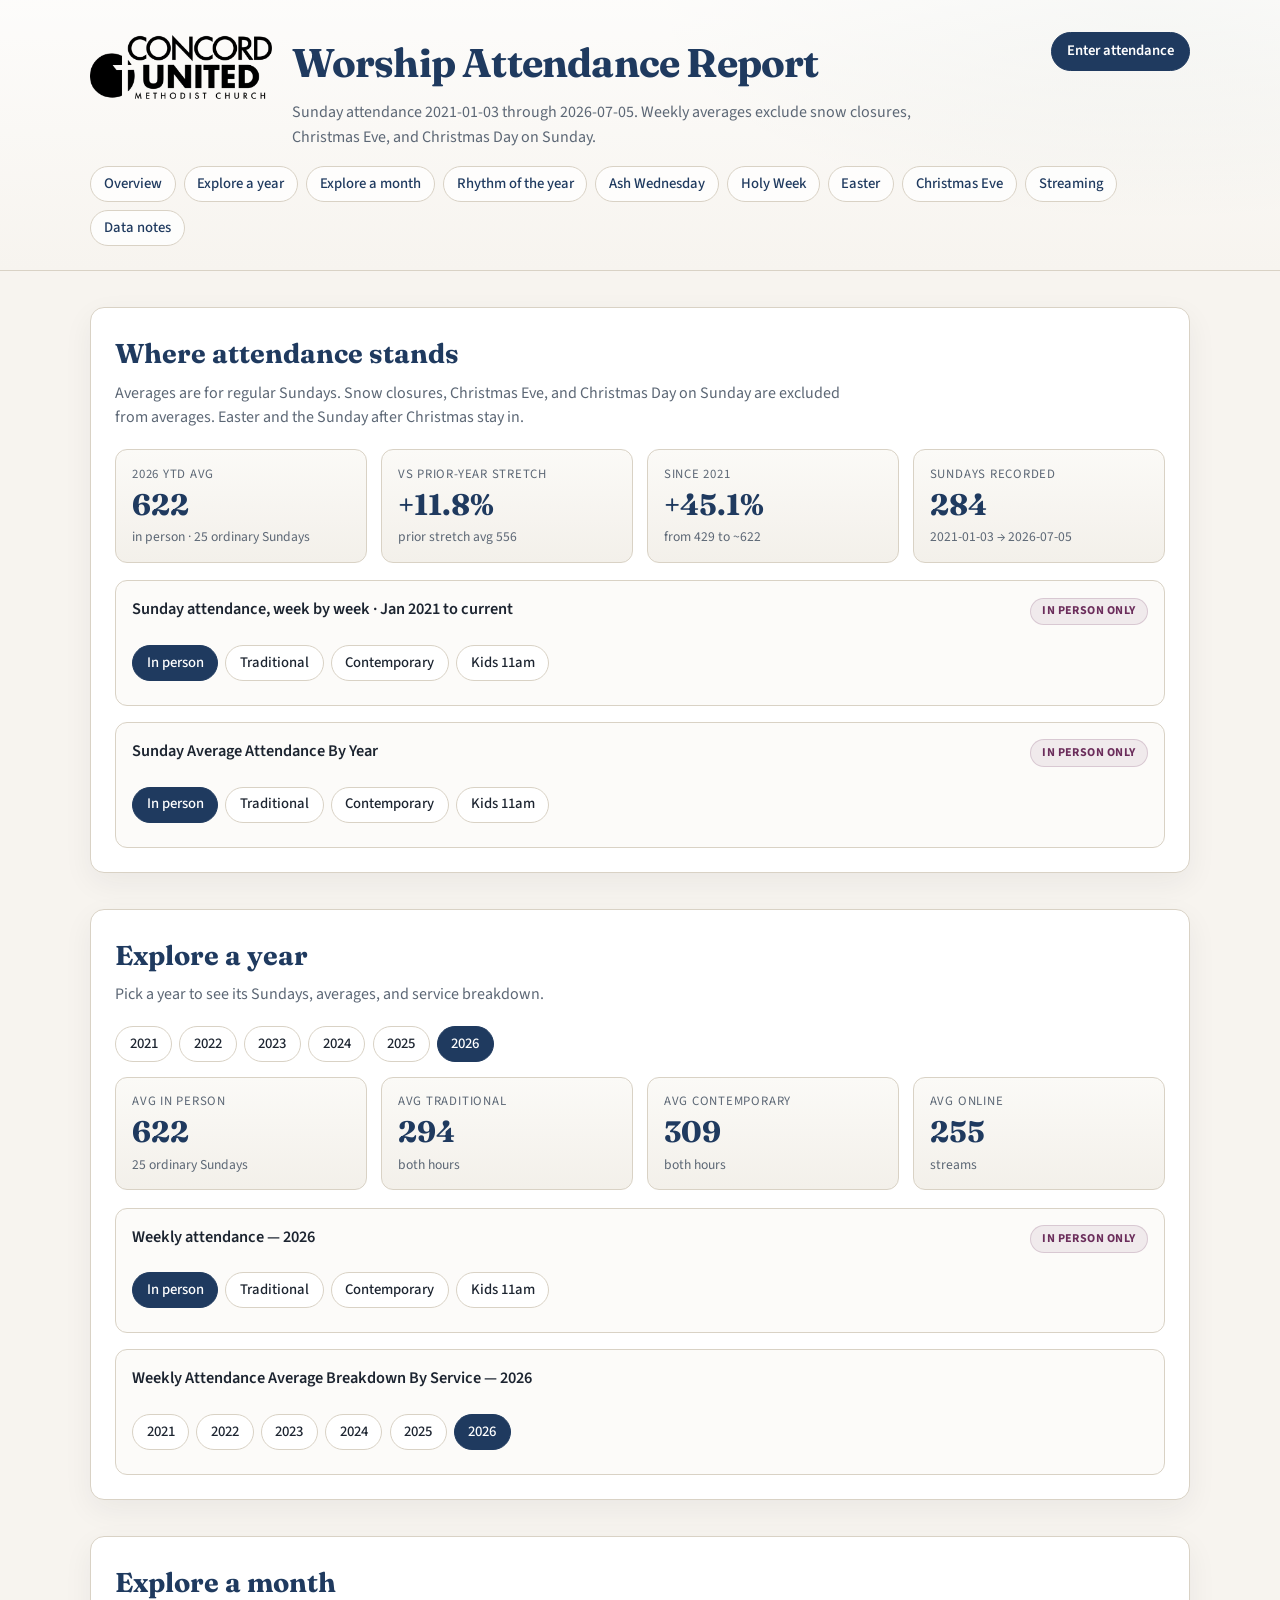
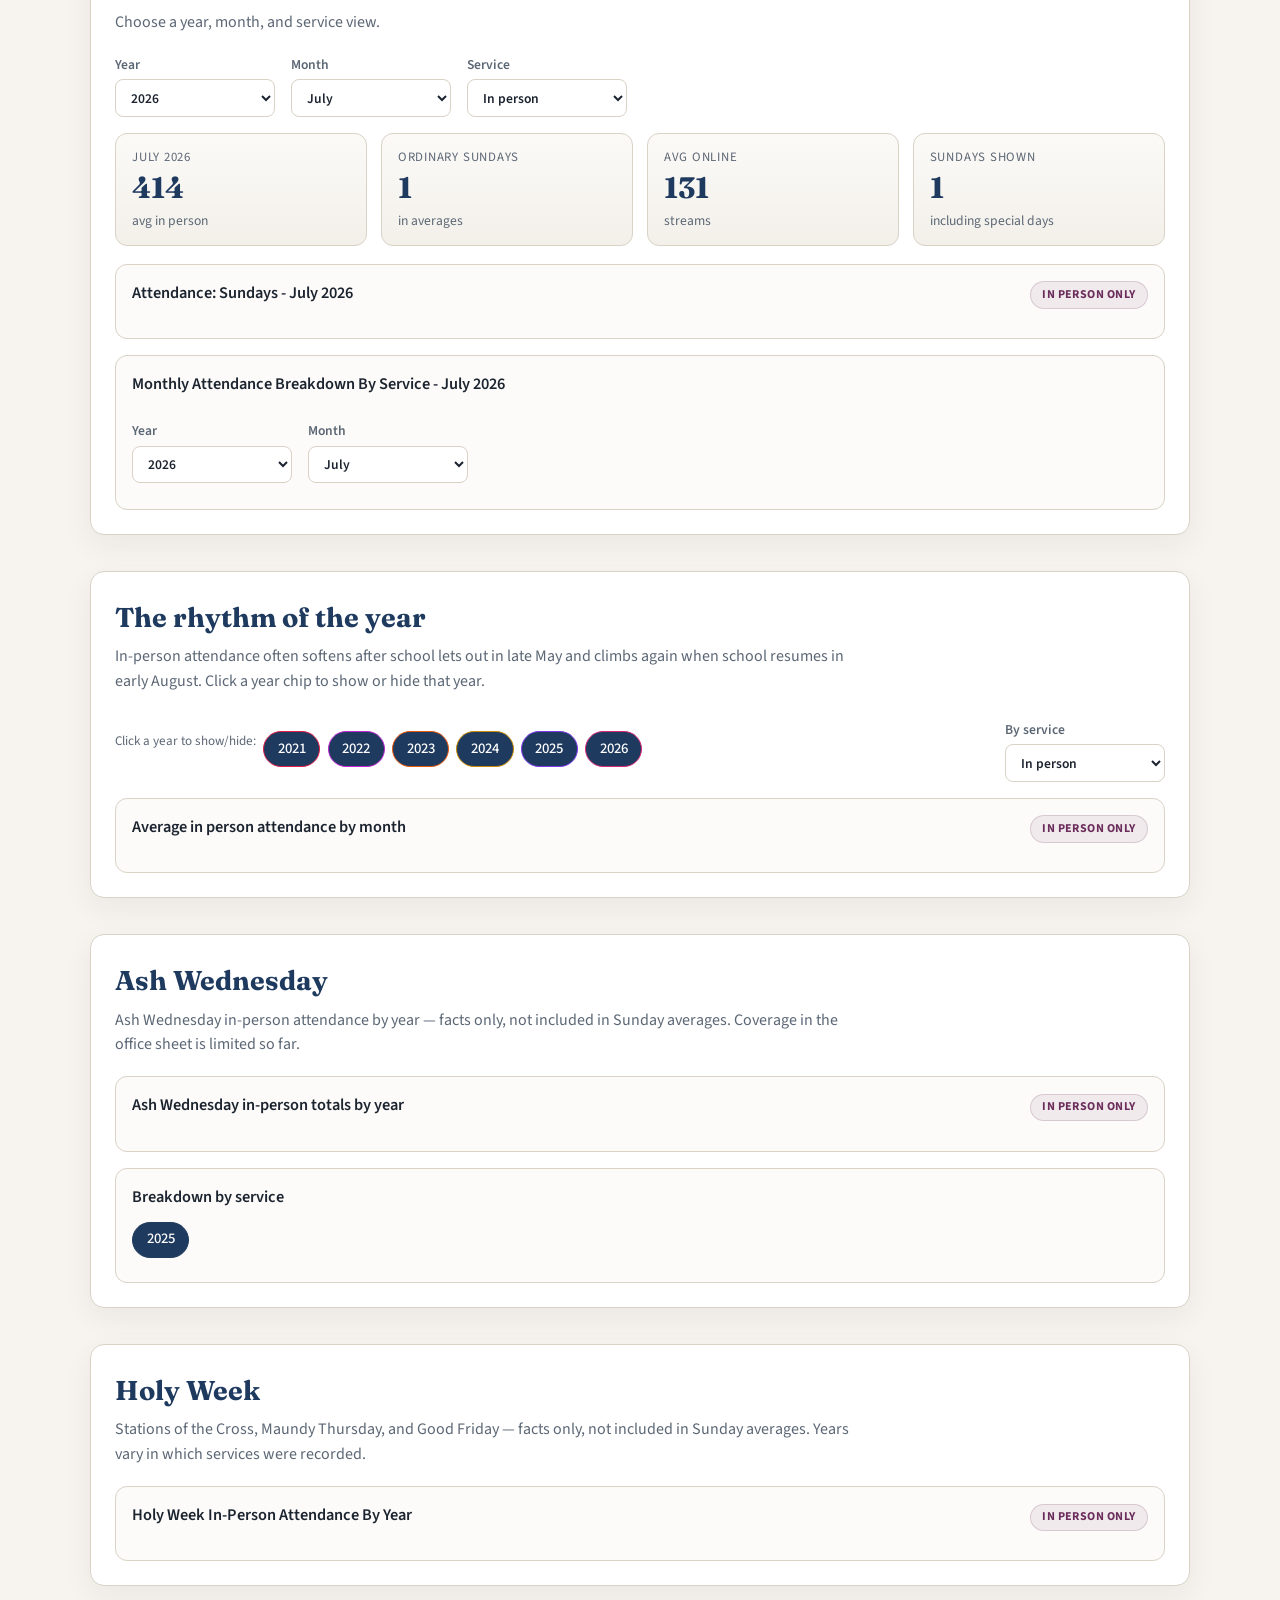
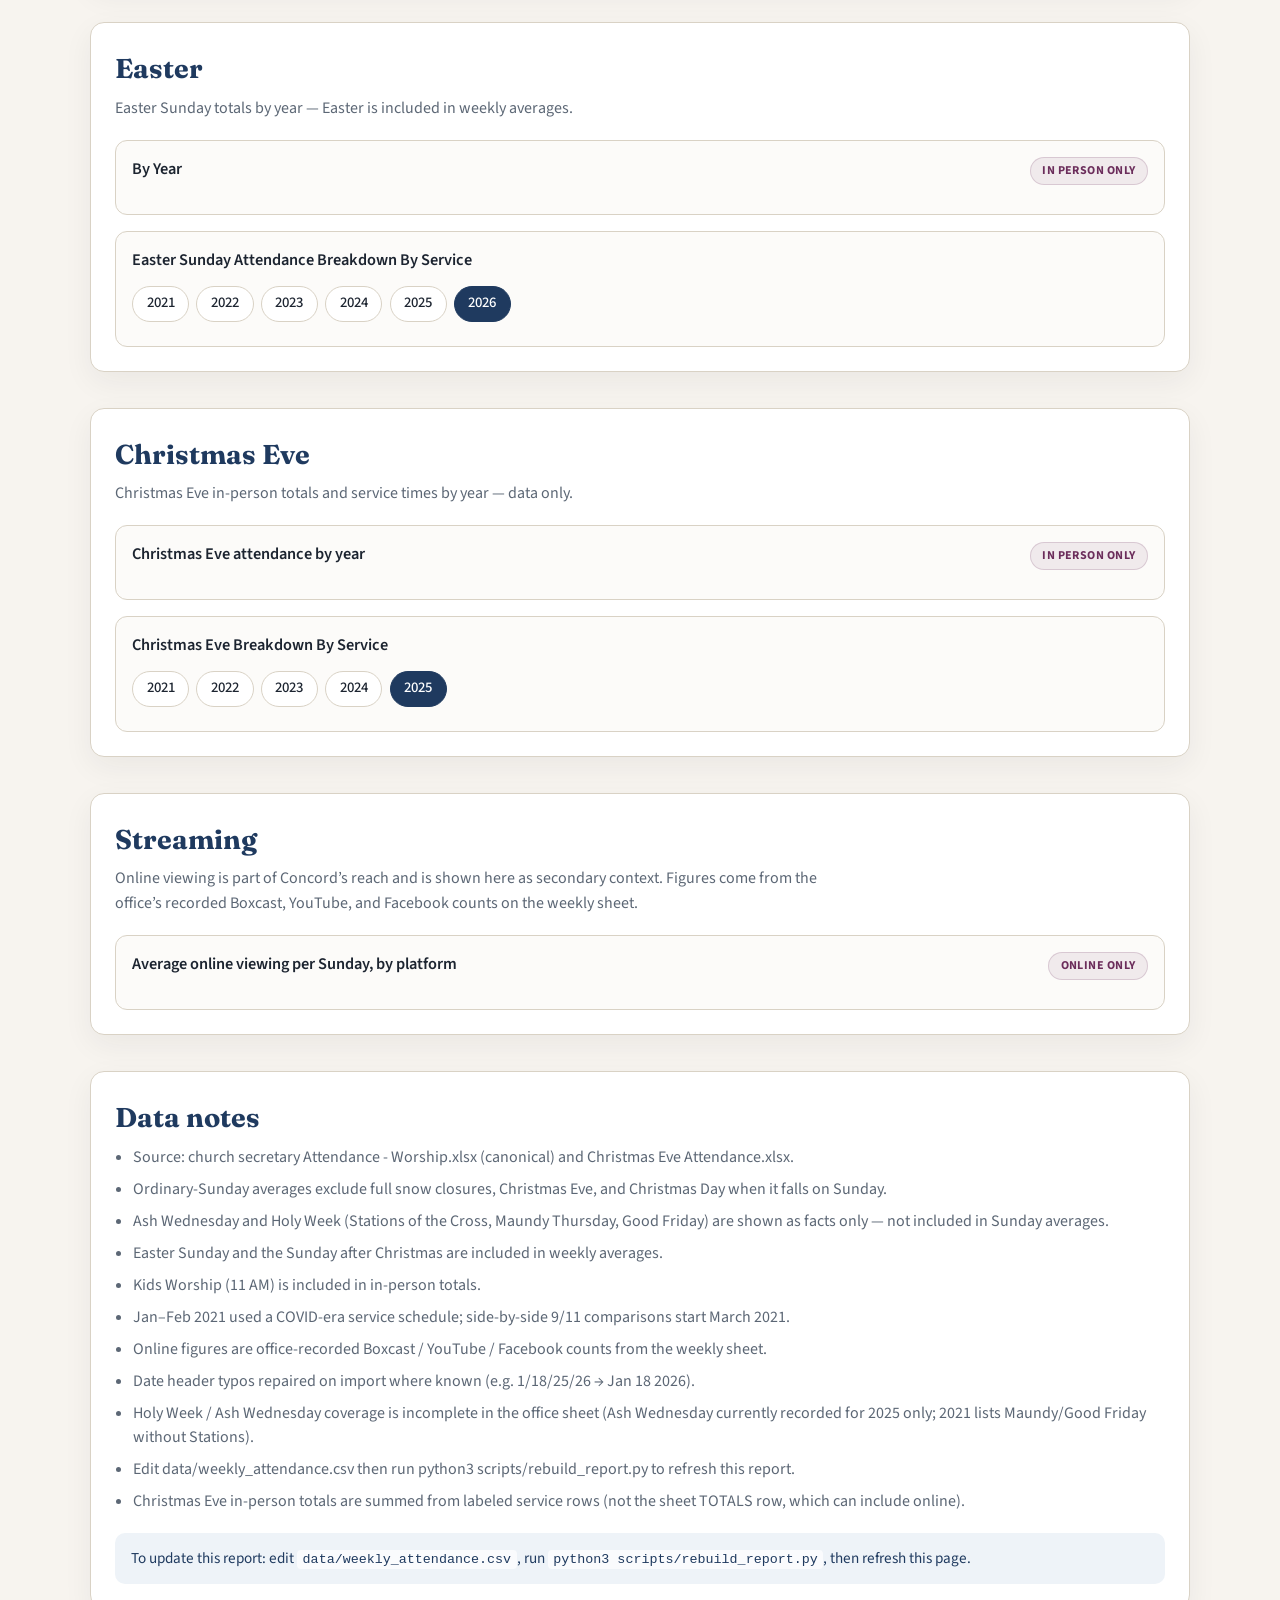
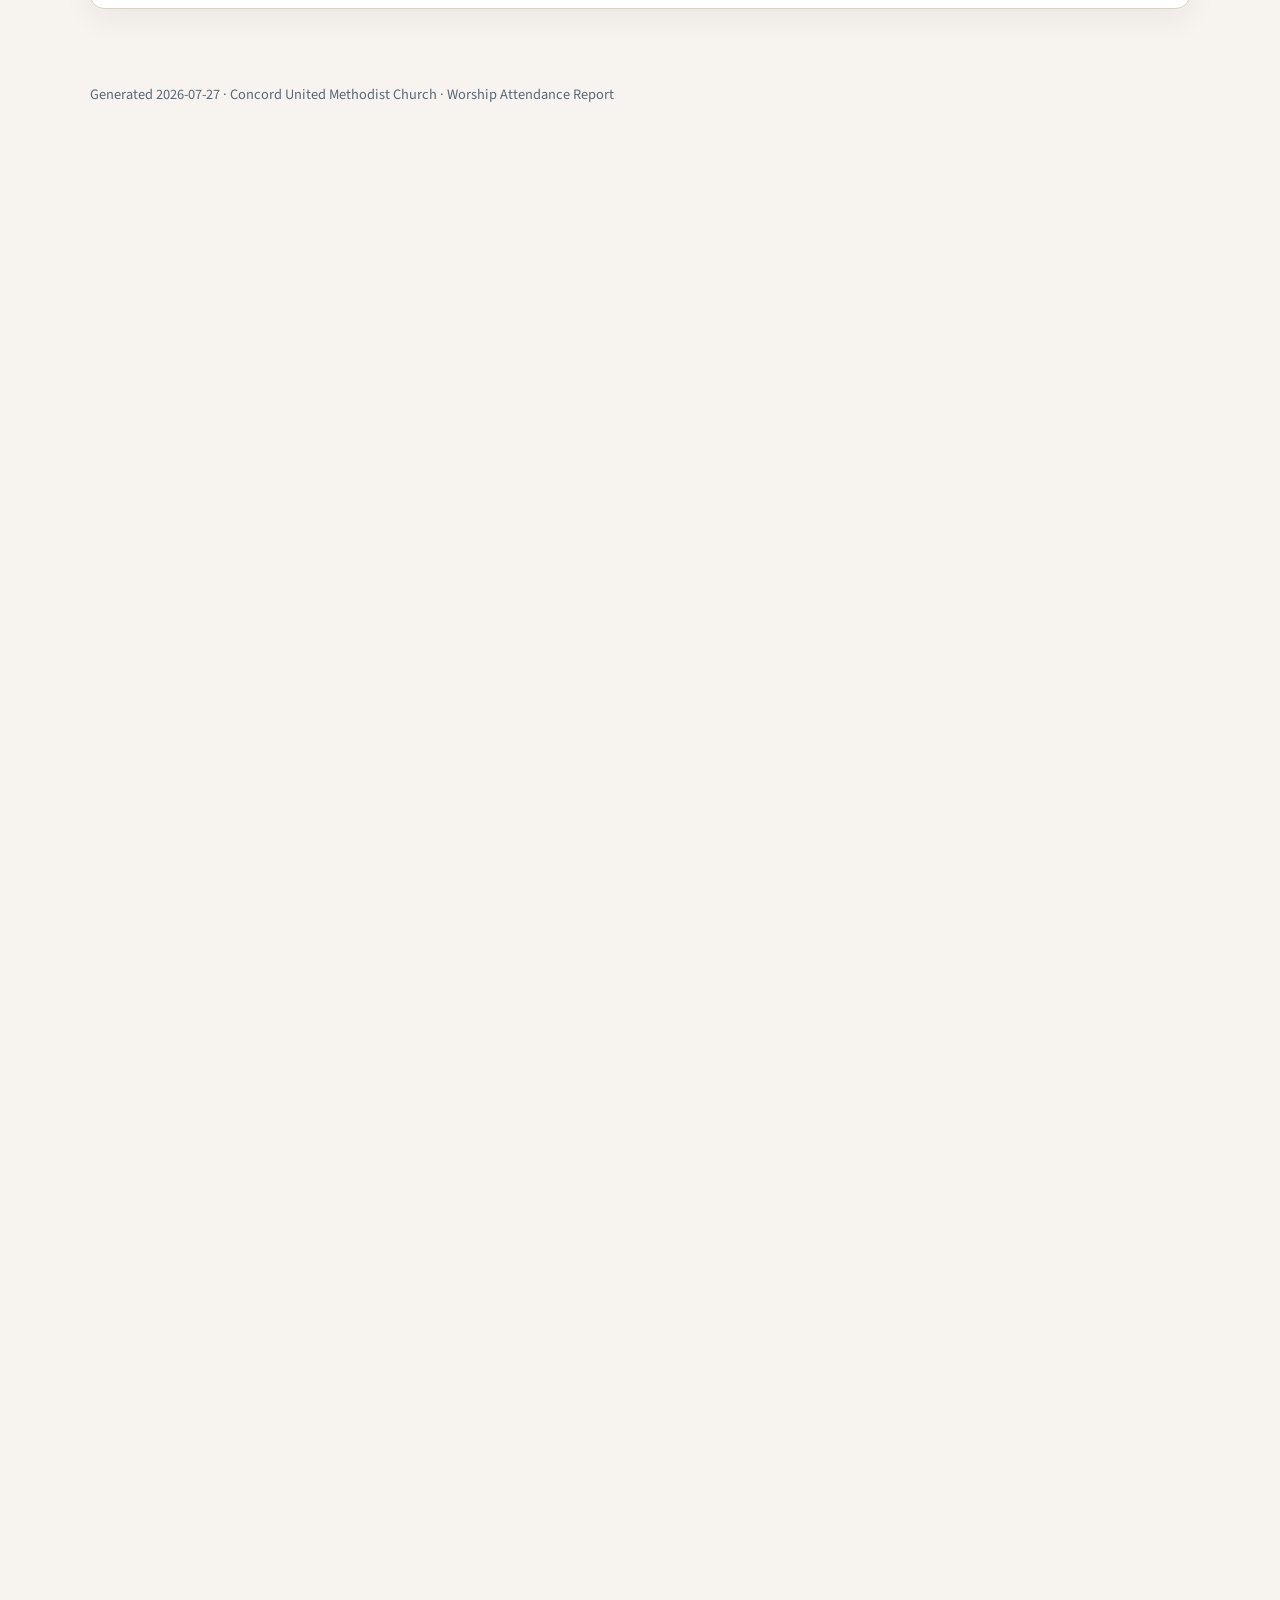
==== attendance/public/index.html @ ab5bb1de "Title-case the Holy Week yearly attendance chart heading. Co-authored-by: Cursor <cursoragent@cursor" ====
<!DOCTYPE html>
<html lang="en">
<head>
  <!-- deploy-marker 20260727-2133 -->
  <meta charset="UTF-8" />
  <meta name="viewport" content="width=device-width, initial-scale=1" />
  <title>Concord United — Worship Attendance Report</title>
  <link rel="preconnect" href="https://fonts.googleapis.com" />
  <link rel="preconnect" href="https://fonts.gstatic.com" crossorigin />
  <link href="https://fonts.googleapis.com/css2?family=Fraunces:opsz,wght@9..144,500;9..144,700&family=Source+Sans+3:wght@400;500;600;700&display=swap" rel="stylesheet" />
  <link rel="stylesheet" href="css/report.css?v=18" />
  <script src="js/chart.umd.min.js"></script>
</head>
<body>
  <header class="site-header">
    <div class="wrap">
      <div class="brand-row">
        <img class="brand-logo" src="img/logo-concord.png" alt="Concord United Methodist Church" />
        <div class="brand-copy">
          <h1>Worship Attendance Report</h1>
          <p class="lede" id="header-range">Sunday attendance from the church office records — ordinary weeks, seasonal rhythm, and holiday facts.</p>
        </div>
        <a class="header-action" href="entry-mockup.html">Enter attendance</a>
      </div>
      <nav class="toc" aria-label="Report sections">
        <a href="#overview">Overview</a>
        <a href="#explore-year">Explore a year</a>
        <a href="#explore-month">Explore a month</a>
        <a href="#rhythm">Rhythm of the year</a>
        <a href="#ash-wednesday">Ash Wednesday</a>
        <a href="#holy-week">Holy Week</a>
        <a href="#easter">Easter</a>
        <a href="#christmas">Christmas Eve</a>
        <a href="#streaming">Streaming</a>
        <a href="#notes">Data notes</a>
      </nav>
    </div>
  </header>

  <main class="wrap">
    <section id="overview" class="panel">
      <h2>Where attendance stands</h2>
      <p class="section-intro">
        Averages are for regular Sundays. Snow closures, Christmas Eve, and Christmas Day on Sunday are excluded from averages. Easter and the Sunday after Christmas stay in.
      </p>
      <div class="stat-grid" id="topline-stats"></div>

      <div class="chart-card">
        <div class="chart-head">
          <h3 id="weekly-chart-title">Sunday attendance, week by week · Jan 2021 to current</h3>
          <button type="button" class="scope-tag" id="overview-scope-tag" aria-pressed="false" title="Toggle online viewing on this chart">In person only</button>
        </div>
        <div class="toolbar" id="overview-toggles" role="group" aria-label="Series">
          <button type="button" class="chip active" data-series="in_person">In person</button>
          <button type="button" class="chip" data-series="traditional">Traditional</button>
          <button type="button" class="chip" data-series="contemporary">Contemporary</button>
          <button type="button" class="chip" data-series="kids">Kids 11am</button>
        </div>
        <canvas id="chart-weekly" height="120"></canvas>
      </div>

      <div class="chart-card">
        <div class="chart-head">
          <h3>Sunday Average Attendance By Year</h3>
          <button type="button" class="scope-tag" id="yearly-scope-tag" aria-pressed="false" title="Toggle online viewing on this chart">In person only</button>
        </div>
        <div class="toolbar" id="yearly-toggles" role="group" aria-label="Yearly series">
          <button type="button" class="chip active" data-yearly="in_person">In person</button>
          <button type="button" class="chip" data-yearly="traditional">Traditional</button>
          <button type="button" class="chip" data-yearly="contemporary">Contemporary</button>
          <button type="button" class="chip" data-yearly="kids">Kids 11am</button>
        </div>
        <canvas id="chart-yearly" height="100"></canvas>
      </div>
    </section>

    <section id="explore-year" class="panel">
      <h2>Explore a year</h2>
      <p class="section-intro">Pick a year to see its Sundays, averages, and service breakdown.</p>
      <div class="toolbar" id="year-tabs" role="tablist" aria-label="Year"></div>
      <div class="stat-grid compact" id="year-stats"></div>

      <div class="chart-card">
        <div class="chart-head">
          <h3 id="year-weekly-title">Weekly attendance</h3>
          <button type="button" class="scope-tag" id="year-scope-tag" aria-pressed="false" title="Toggle online viewing on this chart">In person only</button>
        </div>
        <div class="toolbar" id="year-series-toggles">
          <button type="button" class="chip active" data-yseries="in_person">In person</button>
          <button type="button" class="chip" data-yseries="traditional">Traditional</button>
          <button type="button" class="chip" data-yseries="contemporary">Contemporary</button>
          <button type="button" class="chip" data-yseries="kids">Kids 11am</button>
        </div>
        <canvas id="chart-year-weekly" height="120"></canvas>
      </div>

      <div class="chart-card">
        <div class="chart-head">
          <h3 id="year-hour-title">Weekly Attendance Average Breakdown By Service</h3>
        </div>
        <div class="toolbar" id="year-hour-tabs" role="tablist" aria-label="Year for breakdown"></div>
        <canvas id="chart-year-hours" height="100"></canvas>
      </div>
    </section>

    <section id="explore-month" class="panel">
      <h2>Explore a month</h2>
      <p class="section-intro">Choose a year, month, and service view.</p>
      <div class="month-controls">
        <label>
          Year
          <select id="month-year"></select>
        </label>
        <label>
          Month
          <select id="month-month"></select>
        </label>
        <label>
          Service
          <select id="month-service">
            <option value="in_person">In person</option>
            <option value="traditional">Traditional</option>
            <option value="contemporary">Contemporary</option>
            <option value="kids">Kids 11am</option>
          </select>
        </label>
      </div>
      <div class="stat-grid compact" id="month-stats"></div>
      <div class="chart-card">
        <div class="chart-head">
          <h3 id="month-weekly-title">Attendance: Sundays</h3>
          <button type="button" class="scope-tag" id="month-scope-tag" aria-pressed="false" title="Toggle online viewing on this chart">In person only</button>
        </div>
        <canvas id="chart-month-weekly" height="120"></canvas>
      </div>
      <div class="chart-card">
        <div class="chart-head">
          <h3 id="month-hour-title">Monthly Attendance Breakdown By Service</h3>
        </div>
        <div class="month-controls compact-controls">
          <label>
            Year
            <select id="month-hour-year"></select>
          </label>
          <label>
            Month
            <select id="month-hour-month"></select>
          </label>
        </div>
        <canvas id="chart-month-hours" height="100"></canvas>
      </div>
    </section>

    <section id="rhythm" class="panel">
      <div class="section-head">
        <div>
          <h2>The rhythm of the year</h2>
          <p class="section-intro">
            In-person attendance often softens after school lets out in late May and climbs again when school resumes in early August.
            Click a year chip to show or hide that year.
          </p>
        </div>
      </div>
      <div class="rhythm-controls">
        <div class="toolbar" id="rhythm-year-toggles" aria-label="Show or hide years"></div>
        <label>
          By service
          <select id="rhythm-service">
            <option value="in_person">In person</option>
            <option value="traditional">Traditional</option>
            <option value="contemporary">Contemporary</option>
            <option value="kids">Kids 11am</option>
          </select>
        </label>
      </div>
      <div class="chart-card">
        <div class="chart-head">
          <h3 id="rhythm-title">Average in-person attendance by month</h3>
          <button type="button" class="scope-tag" id="rhythm-scope-tag" aria-pressed="false" title="Toggle online viewing on this chart">In person only</button>
        </div>
        <canvas id="chart-rhythm" height="140"></canvas>
      </div>
    </section>

    <section id="ash-wednesday" class="panel">
      <h2>Ash Wednesday</h2>
      <p class="section-intro">
        Ash Wednesday in-person attendance by year — facts only, not included in Sunday averages.
        Coverage in the office sheet is limited so far.
      </p>
      <div class="chart-card">
        <div class="chart-head">
          <h3>Ash Wednesday in-person totals by year</h3>
          <span class="scope-tag">In person only</span>
        </div>
        <canvas id="chart-ash" height="110"></canvas>
      </div>
      <div class="chart-card">
        <h3>Breakdown by service</h3>
        <div class="toolbar" id="ash-year-tabs"></div>
        <canvas id="chart-ash-services" height="100"></canvas>
      </div>
    </section>

    <section id="holy-week" class="panel">
      <h2>Holy Week</h2>
      <p class="section-intro">
        Stations of the Cross, Maundy Thursday, and Good Friday — facts only, not included in Sunday averages.
        Years vary in which services were recorded.
      </p>
      <div class="chart-card">
        <div class="chart-head">
          <h3>Holy Week In-Person Attendance By Year</h3>
          <span class="scope-tag">In person only</span>
        </div>
        <canvas id="chart-holy-week" height="130"></canvas>
      </div>
    </section>

    <section id="easter" class="panel">
      <h2>Easter</h2>
      <p class="section-intro">Easter Sunday totals by year — Easter is included in weekly averages.</p>
      <div class="chart-card">
        <div class="chart-head">
          <h3>By Year</h3>
          <button type="button" class="scope-tag" id="easter-scope-tag" aria-pressed="false" title="Toggle online viewing on this chart">In person only</button>
        </div>
        <canvas id="chart-easter" height="110"></canvas>
      </div>
      <div class="chart-card">
        <h3>Easter Sunday Attendance Breakdown By Service</h3>
        <div class="toolbar" id="easter-year-tabs"></div>
        <canvas id="chart-easter-services" height="100"></canvas>
      </div>
    </section>

    <section id="christmas" class="panel">
      <h2>Christmas Eve</h2>
      <p class="section-intro">Christmas Eve in-person totals and service times by year — data only.</p>
      <div class="chart-card">
        <div class="chart-head">
          <h3>Christmas Eve attendance by year</h3>
          <button type="button" class="scope-tag" id="xmas-scope-tag" aria-pressed="false" title="Toggle online viewing on this chart">In person only</button>
        </div>
        <canvas id="chart-xmas-totals" height="110"></canvas>
      </div>
      <div class="chart-card">
        <h3>Christmas Eve Breakdown By Service</h3>
        <div class="toolbar" id="xmas-year-tabs"></div>
        <canvas id="chart-xmas-services" height="120"></canvas>
      </div>
    </section>

    <section id="streaming" class="panel">
      <h2>Streaming</h2>
      <p class="section-intro">
        Online viewing is part of Concord’s reach and is shown here as secondary context.
        Figures come from the office’s recorded Boxcast, YouTube, and Facebook counts on the weekly sheet.
      </p>
      <div class="chart-card">
        <div class="chart-head">
          <h3>Average online viewing per Sunday, by platform</h3>
          <span class="scope-tag">Online only</span>
        </div>
        <canvas id="chart-streaming" height="110"></canvas>
      </div>
    </section>

    <section id="notes" class="panel">
      <h2>Data notes</h2>
      <ul class="notes-list" id="notes-list"></ul>
      <p class="update-hint">
        To update this report: edit <code>data/weekly_attendance.csv</code>, run
        <code>python3 scripts/rebuild_report.py</code>, then refresh this page.
      </p>
    </section>
  </main>

  <footer class="site-footer">
    <div class="wrap">
      <p id="footer-meta"></p>
    </div>
  </footer>

  <script src="js/report.20260728c.js"></script>
</body>
</html>
---- attendance/public/css/report.css ----
:root {
  --ink: #1c2430;
  --muted: #5c6775;
  --paper: #f7f4ef;
  --panel: #ffffff;
  --line: #d9d2c5;
  --in-person: #6b2d5b;
  --traditional: #2b6cb0;
  --contemporary: #2f855a;
  --kids: #c05621;
  --online: #718096;
  --navy: #1f3a5f;
  --navy-soft: #2f5282;
  --shadow: 0 10px 30px rgba(28, 36, 48, 0.06);
  --radius: 14px;
  --font: "Source Sans 3", "Segoe UI", sans-serif;
  --display: "Fraunces", Georgia, serif;
}

* { box-sizing: border-box; }

html { scroll-behavior: smooth; }

body {
  margin: 0;
  font-family: var(--font);
  color: var(--ink);
  background:
    radial-gradient(1200px 500px at 10% -10%, rgba(47, 82, 130, 0.12), transparent 60%),
    radial-gradient(900px 400px at 90% 0%, rgba(61, 107, 90, 0.10), transparent 55%),
    var(--paper);
  line-height: 1.55;
}

.wrap {
  width: min(1100px, calc(100% - 2rem));
  margin: 0 auto;
}

.site-header {
  padding: 2rem 0 1.5rem;
  border-bottom: 1px solid var(--line);
  background: linear-gradient(180deg, rgba(255,255,255,0.72), rgba(247,244,239,0.2));
}

.brand-row {
  display: flex;
  align-items: flex-start;
  gap: 1.25rem;
  margin-bottom: 1rem;
}

.brand-copy {
  flex: 1;
  min-width: 0;
}

.header-action {
  margin-left: auto;
  flex-shrink: 0;
  text-decoration: none;
  color: #fff;
  background: var(--navy);
  border: 1px solid var(--navy);
  border-radius: 999px;
  padding: 0.45rem 0.95rem;
  font-size: 0.92rem;
  font-weight: 600;
  white-space: nowrap;
}

.header-action:hover {
  background: var(--navy-soft);
  border-color: var(--navy-soft);
}

@media (max-width: 640px) {
  .brand-row {
    flex-wrap: wrap;
  }

  .header-action {
    margin-left: 0;
    width: 100%;
    text-align: center;
  }
}

.brand-logo {
  height: clamp(48px, 7vw, 64px);
  width: auto;
  display: block;
  flex-shrink: 0;
  background: transparent;
  padding: 0;
  border-radius: 0;
  /* Optical align with Fraunces H1 cap height */
  margin-top: 0.2rem;
}

.site-header h1 {
  margin: 0;
  font-family: var(--display);
  font-weight: 700;
  font-size: clamp(1.7rem, 3.5vw, 2.5rem);
  letter-spacing: -0.02em;
  color: var(--navy);
}

.lede {
  max-width: 42rem;
  color: var(--muted);
  margin: 0.4rem 0 0;
}

.toc {
  display: flex;
  flex-wrap: wrap;
  gap: 0.5rem;
}

.toc a {
  text-decoration: none;
  color: var(--navy);
  background: rgba(255,255,255,0.8);
  border: 1px solid var(--line);
  border-radius: 999px;
  padding: 0.35rem 0.8rem;
  font-size: 0.92rem;
  font-weight: 500;
}

.toc a:hover { border-color: var(--navy-soft); }

.panel {
  margin: 2.25rem 0;
  padding: 1.5rem;
  background: var(--panel);
  border: 1px solid var(--line);
  border-radius: var(--radius);
  box-shadow: var(--shadow);
}

.panel h2 {
  margin: 0 0 0.4rem;
  font-family: var(--display);
  font-size: 1.7rem;
  color: var(--navy);
}

.section-head {
  display: flex;
  align-items: flex-start;
  justify-content: space-between;
  gap: 1rem;
  margin-bottom: 0.35rem;
}

.online-toggle {
  display: inline-flex;
  align-items: center;
  gap: 0.45rem;
  flex-shrink: 0;
  margin-top: 0.35rem;
  padding: 0.4rem 0.75rem;
  border: 1px solid var(--line);
  border-radius: 999px;
  background: #fff;
  font-size: 0.9rem;
  font-weight: 600;
  color: var(--online);
  cursor: pointer;
  user-select: none;
}

.online-toggle input {
  accent-color: var(--online);
  width: 1rem;
  height: 1rem;
}

.online-toggle:has(input:checked) {
  border-color: var(--online);
  background: #edf2f7;
  color: var(--ink);
}

.chart-head {
  display: flex;
  align-items: baseline;
  justify-content: space-between;
  gap: 0.75rem;
  flex-wrap: wrap;
  margin-bottom: 0.65rem;
}

.chart-head h3 {
  margin: 0;
}

.scope-tag {
  appearance: none;
  font: inherit;
  font-size: 0.75rem;
  font-weight: 700;
  letter-spacing: 0.04em;
  text-transform: uppercase;
  color: var(--in-person);
  background: rgba(107, 45, 91, 0.08);
  border: 1px solid rgba(107, 45, 91, 0.18);
  border-radius: 999px;
  padding: 0.35rem 0.7rem;
  cursor: pointer;
  line-height: 1.2;
}

.scope-tag:hover {
  border-color: var(--in-person);
}

.scope-tag.with-online {
  color: var(--online);
  background: rgba(113, 128, 150, 0.12);
  border-color: rgba(113, 128, 150, 0.35);
}

.scope-tag:not(button) {
  cursor: default;
}

.rhythm-controls {
  display: flex;
  flex-wrap: wrap;
  align-items: flex-end;
  justify-content: space-between;
  gap: 0.85rem;
  margin-bottom: 0.85rem;
}

.rhythm-controls label,
.month-controls label {
  display: flex;
  flex-direction: column;
  gap: 0.3rem;
  font-size: 0.85rem;
  font-weight: 600;
  color: var(--muted);
}

.rhythm-controls select,
.month-controls select {
  font: inherit;
  color: var(--ink);
  border: 1px solid var(--line);
  border-radius: 8px;
  padding: 0.45rem 0.7rem;
  min-width: 10rem;
  background: #fff;
}

.compact-controls {
  margin-bottom: 0.85rem;
}

.chip.year-off {
  opacity: 0.4;
  text-decoration: line-through;
}

.hint-inline {
  font-size: 0.82rem;
  color: var(--muted);
  margin: 0 0 0.5rem;
}

.section-intro {
  margin: 0 0 1.2rem;
  color: var(--muted);
  max-width: 46rem;
}

.stat-grid {
  display: grid;
  grid-template-columns: repeat(4, 1fr);
  gap: 0.85rem;
  margin-bottom: 1.1rem;
}

.stat-grid.compact {
  grid-template-columns: repeat(4, 1fr);
}

.stat {
  background: linear-gradient(180deg, #fbfaf7, #f3f0ea);
  border: 1px solid var(--line);
  border-radius: 12px;
  padding: 0.9rem 1rem;
}

.stat .label {
  display: block;
  font-size: 0.8rem;
  text-transform: uppercase;
  letter-spacing: 0.06em;
  color: var(--muted);
  margin-bottom: 0.25rem;
}

.stat .value {
  font-family: var(--display);
  font-size: 1.85rem;
  font-weight: 700;
  color: var(--navy);
  line-height: 1.1;
}

.stat .sub {
  display: block;
  margin-top: 0.25rem;
  font-size: 0.85rem;
  color: var(--muted);
}

.toolbar {
  display: flex;
  flex-wrap: wrap;
  gap: 0.45rem;
  margin: 0 0 0.9rem;
}

.chip {
  appearance: none;
  border: 1px solid var(--line);
  background: #fff;
  color: var(--ink);
  border-radius: 999px;
  padding: 0.35rem 0.85rem;
  font: inherit;
  font-size: 0.92rem;
  font-weight: 500;
  cursor: pointer;
}

.chip:hover { border-color: var(--navy-soft); }
.chip.active {
  background: var(--navy);
  border-color: var(--navy);
  color: #fff;
}
.chip.dim {
  opacity: 0.45;
}

.chart-card {
  margin-top: 1rem;
  padding: 1rem 1rem 0.6rem;
  border: 1px solid var(--line);
  border-radius: 12px;
  background: #fcfbf9;
}

.chart-card h3 {
  margin: 0 0 0.75rem;
  font-size: 1.02rem;
  font-weight: 600;
  color: var(--ink);
}

.chart-note {
  margin: 0.15rem 0 0.75rem;
  font-size: 0.88rem;
  color: var(--muted);
  line-height: 1.45;
}

.month-controls {
  display: flex;
  gap: 1rem;
  flex-wrap: wrap;
  margin-bottom: 1rem;
}

.month-controls label {
  display: flex;
  flex-direction: column;
  gap: 0.3rem;
  font-size: 0.85rem;
  font-weight: 600;
  color: var(--muted);
}

.month-controls select {
  font: inherit;
  color: var(--ink);
  border: 1px solid var(--line);
  border-radius: 8px;
  padding: 0.45rem 0.7rem;
  min-width: 10rem;
  background: #fff;
}

.notes-list {
  margin: 0;
  padding-left: 1.15rem;
  color: var(--muted);
}

.notes-list li { margin-bottom: 0.45rem; }

.update-hint {
  margin: 1.2rem 0 0;
  padding: 0.85rem 1rem;
  background: #eef3f8;
  border-radius: 10px;
  color: var(--navy);
  font-size: 0.95rem;
}

.update-hint code {
  font-size: 0.88em;
  background: rgba(255,255,255,0.7);
  padding: 0.1rem 0.35rem;
  border-radius: 4px;
}

.site-footer {
  padding: 1.5rem 0 2.5rem;
  color: var(--muted);
  font-size: 0.9rem;
}

@media (max-width: 860px) {
  .stat-grid,
  .stat-grid.compact {
    grid-template-columns: repeat(2, 1fr);
  }
}

@media (max-width: 520px) {
  .stat-grid,
  .stat-grid.compact {
    grid-template-columns: 1fr;
  }
  .panel { padding: 1.1rem; }
}
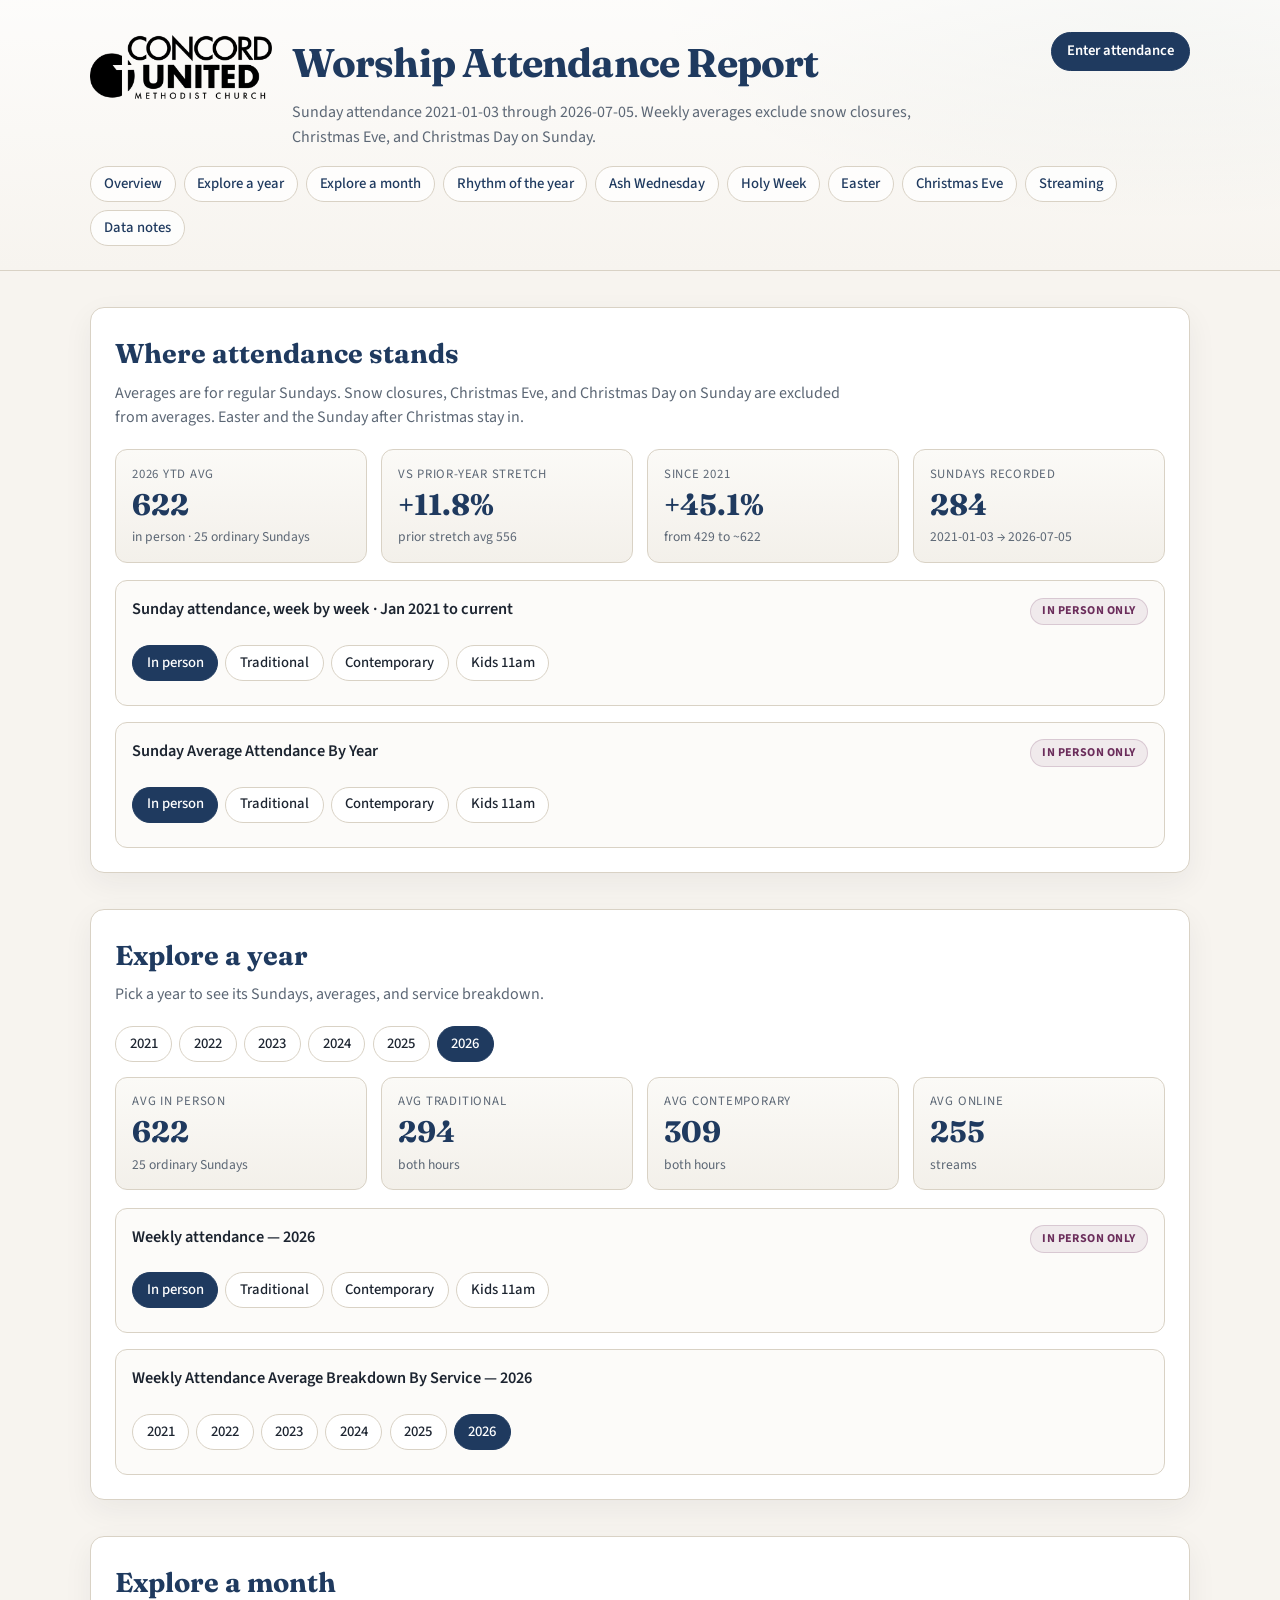
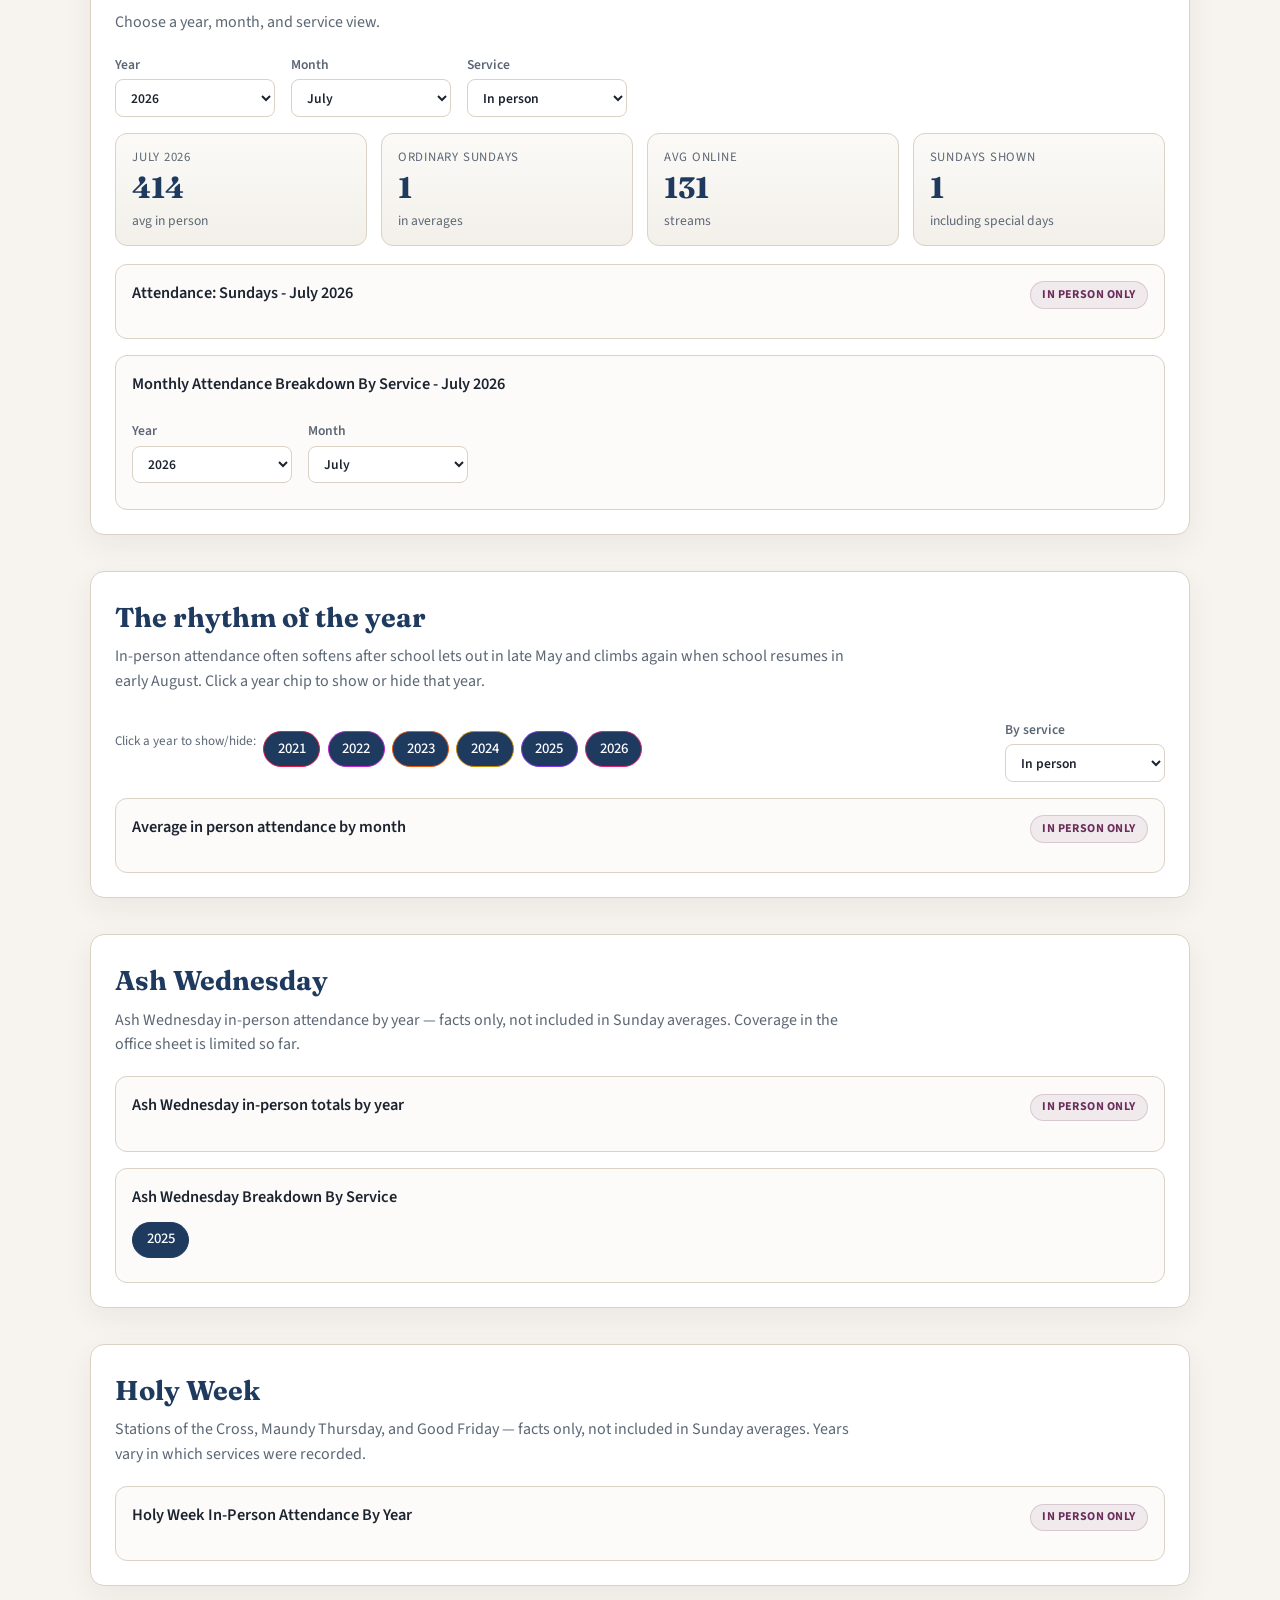
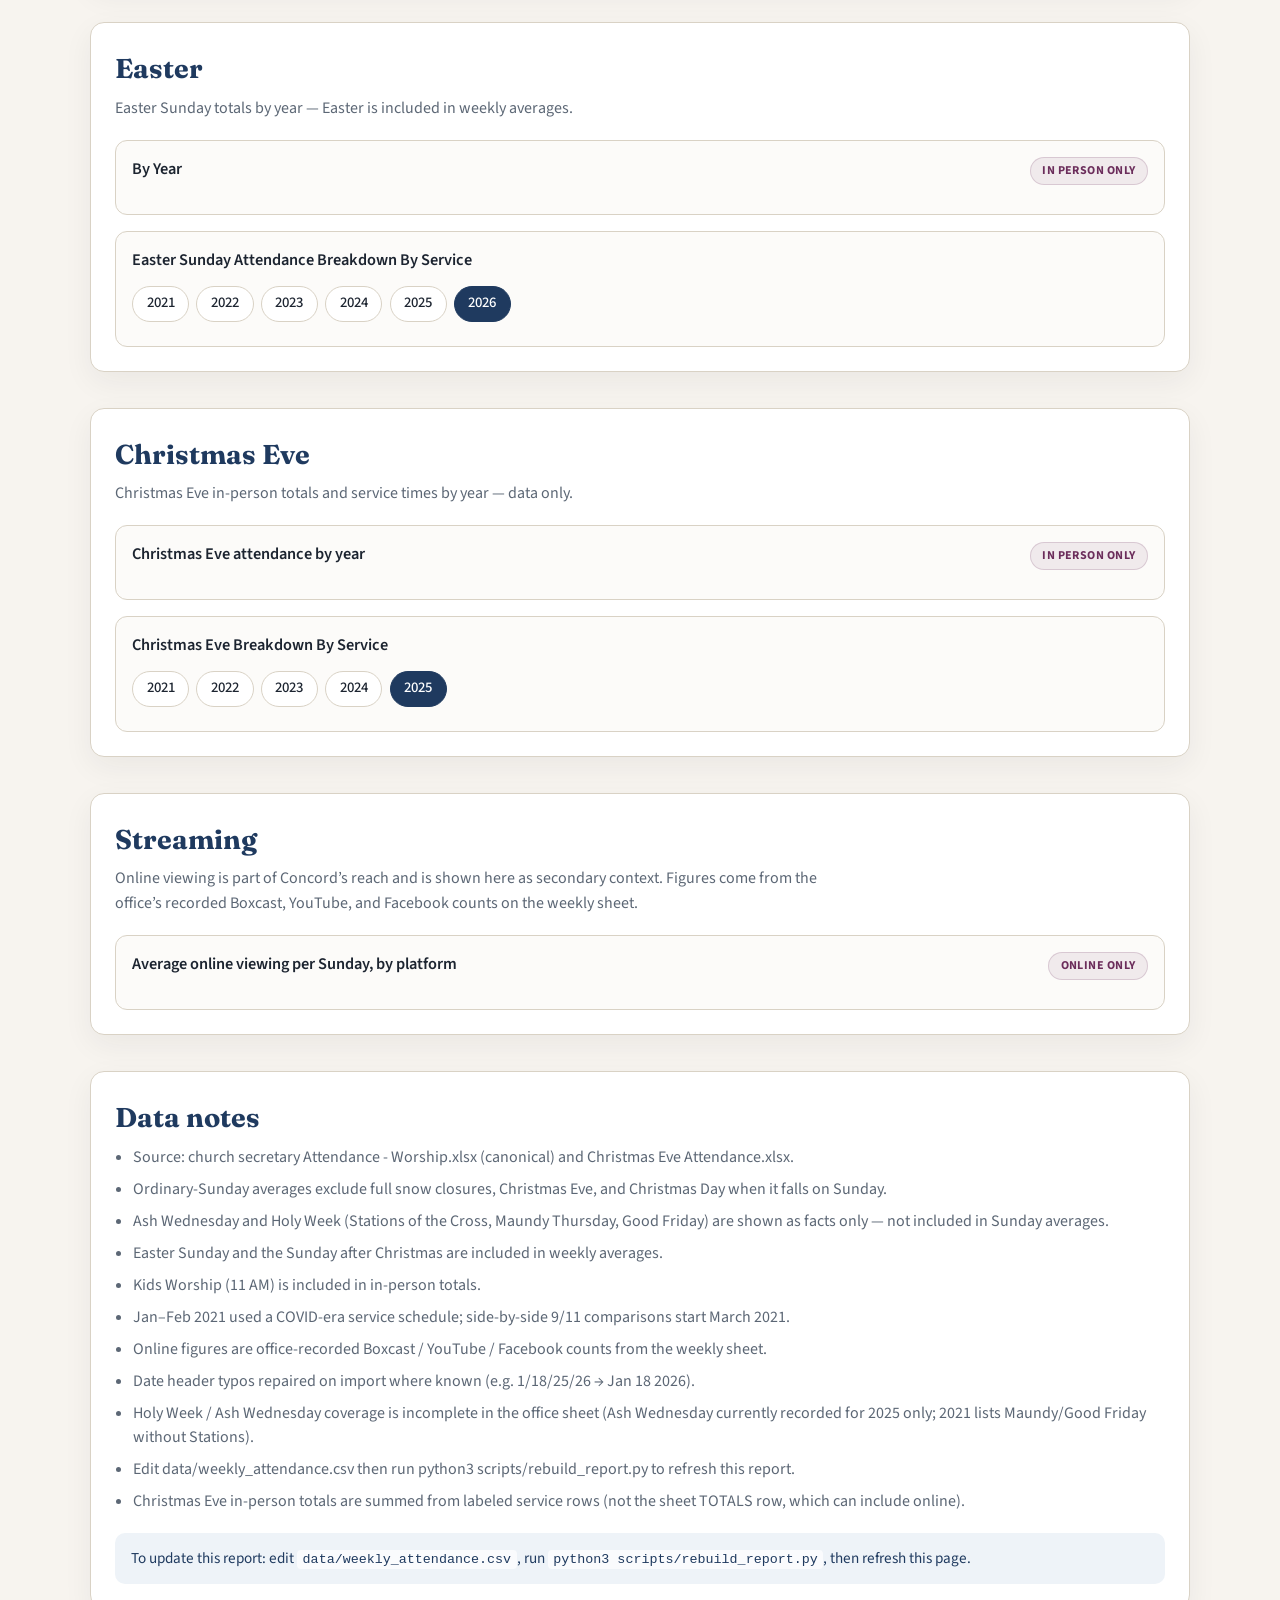
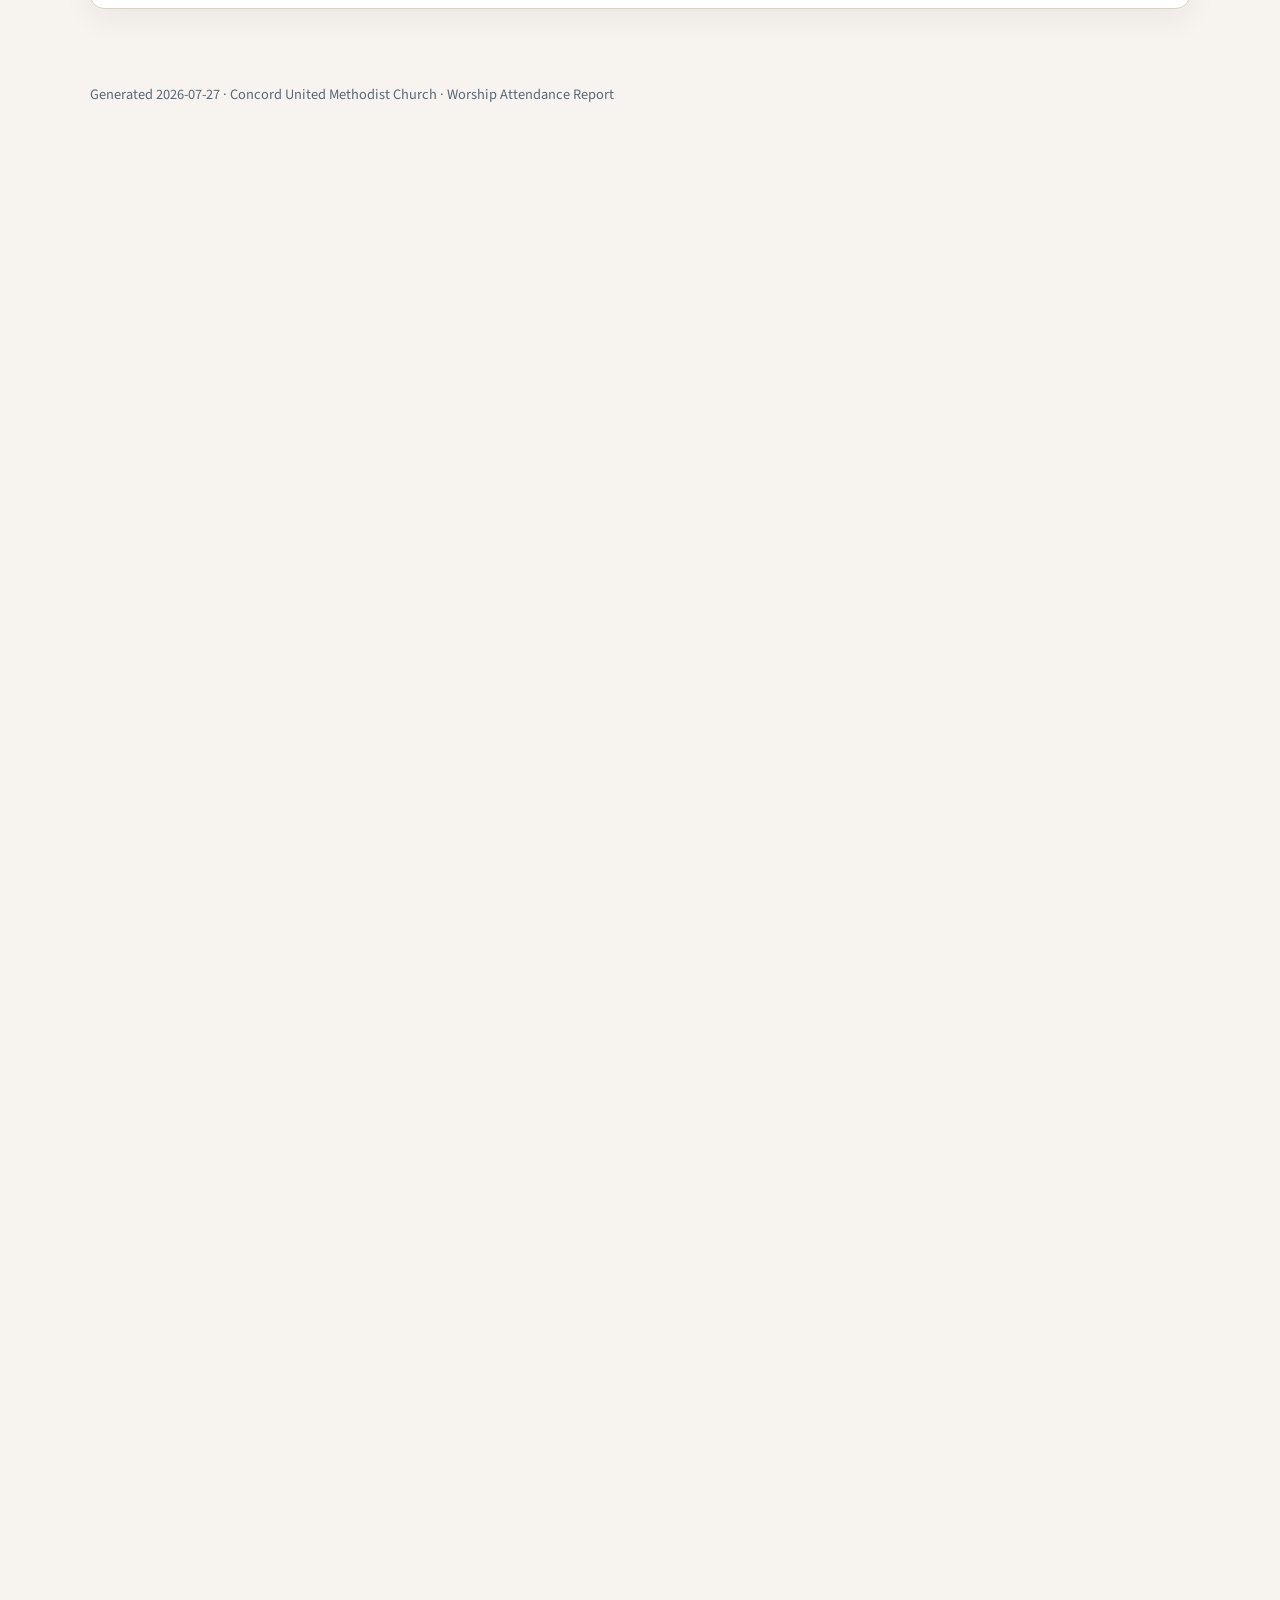
==== commit 02649621: "Clarify Ash Wednesday service breakdown chart title. Co-authored-by: Cursor <cursoragent@cursor.com>" ====
--- a/attendance/public/index.html
+++ b/attendance/public/index.html
@@ -196,7 +196,7 @@
         <canvas id="chart-ash" height="110"></canvas>
       </div>
       <div class="chart-card">
-        <h3>Breakdown by service</h3>
+        <h3>Ash Wednesday Breakdown By Service</h3>
         <div class="toolbar" id="ash-year-tabs"></div>
         <canvas id="chart-ash-services" height="100"></canvas>
       </div>
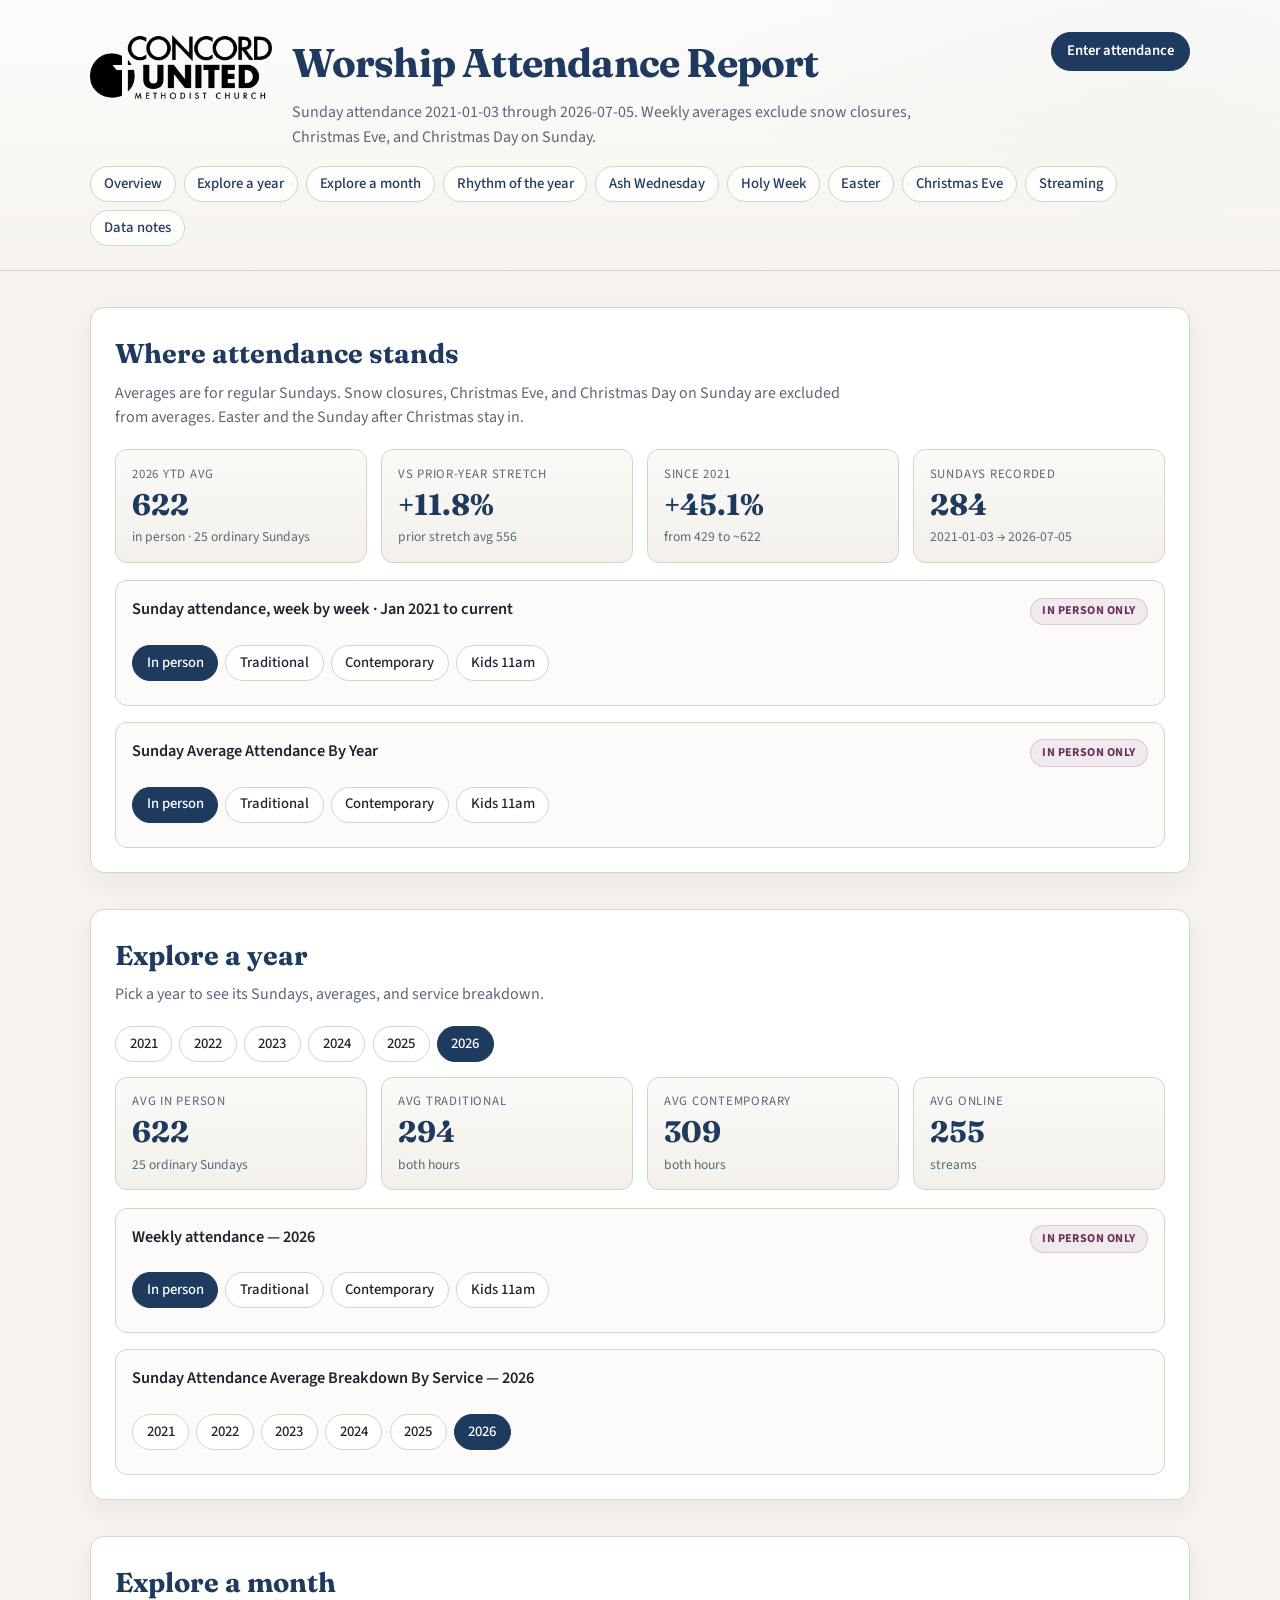
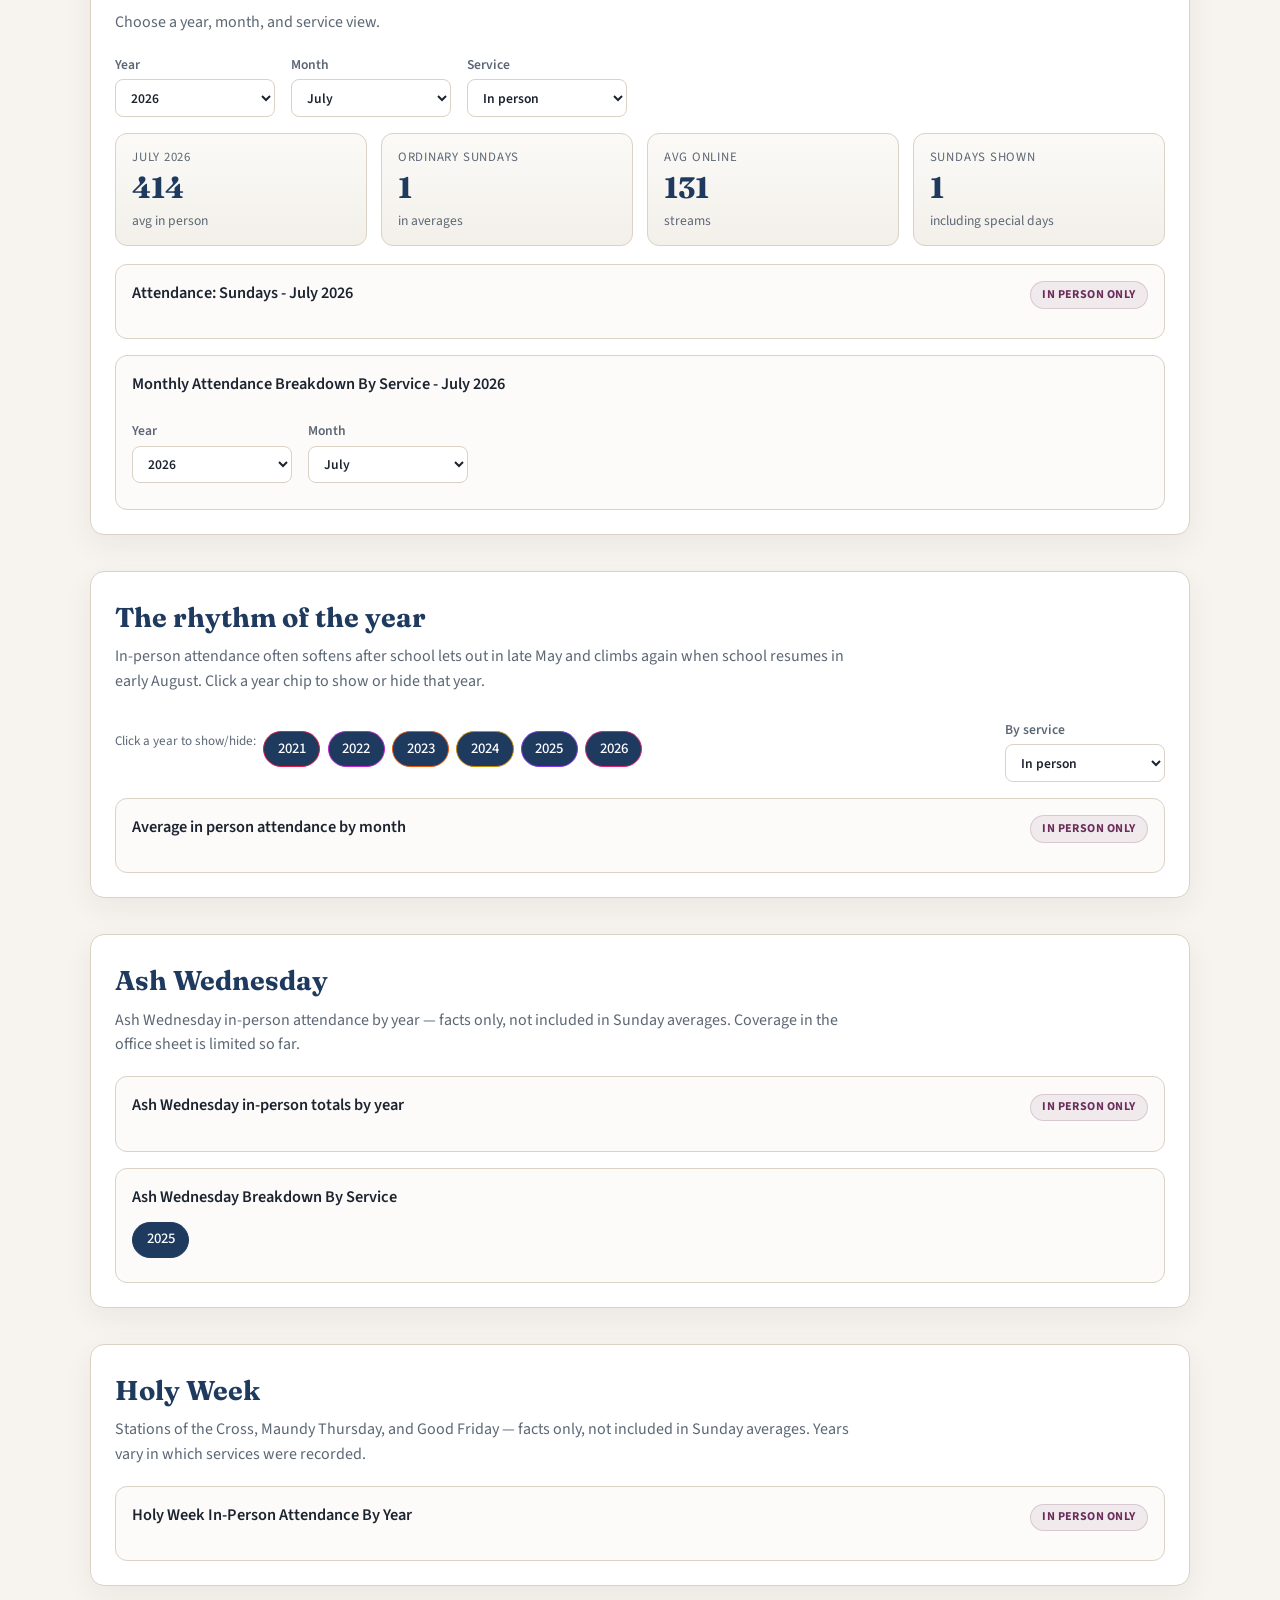
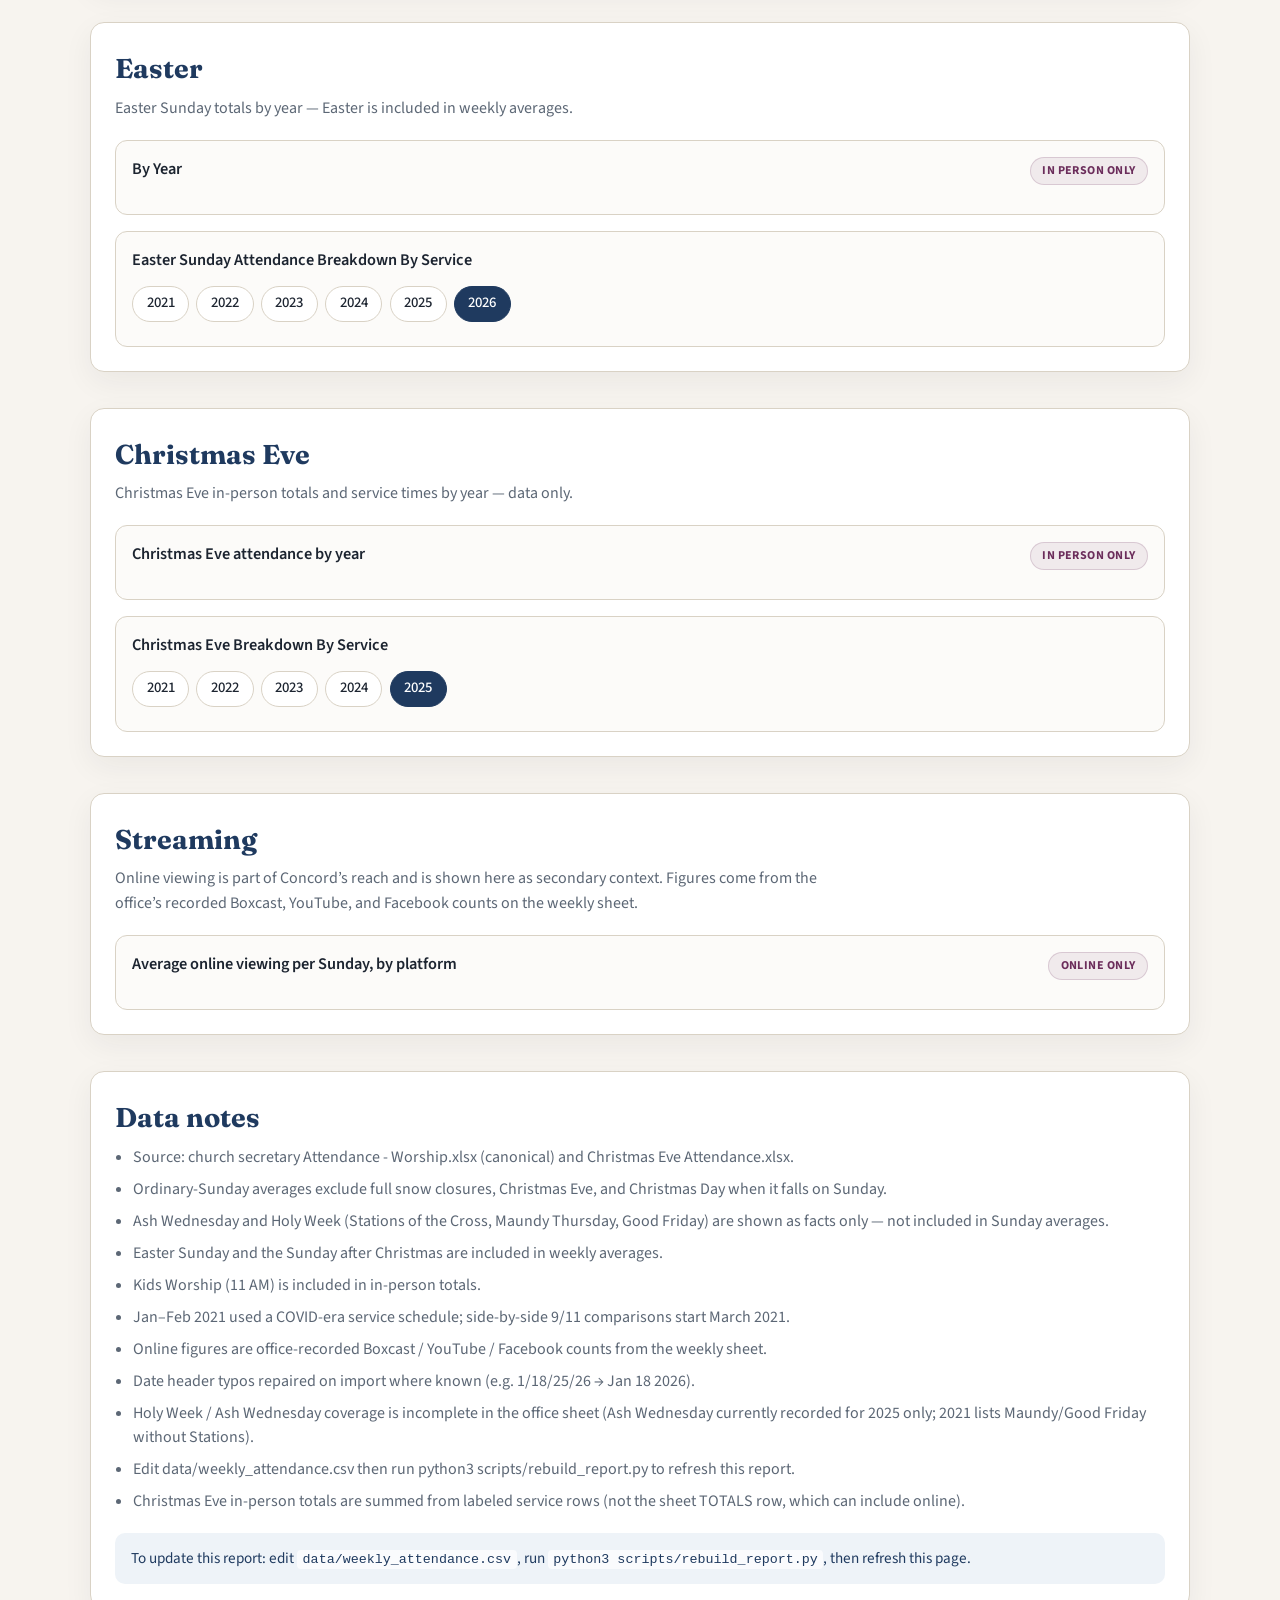
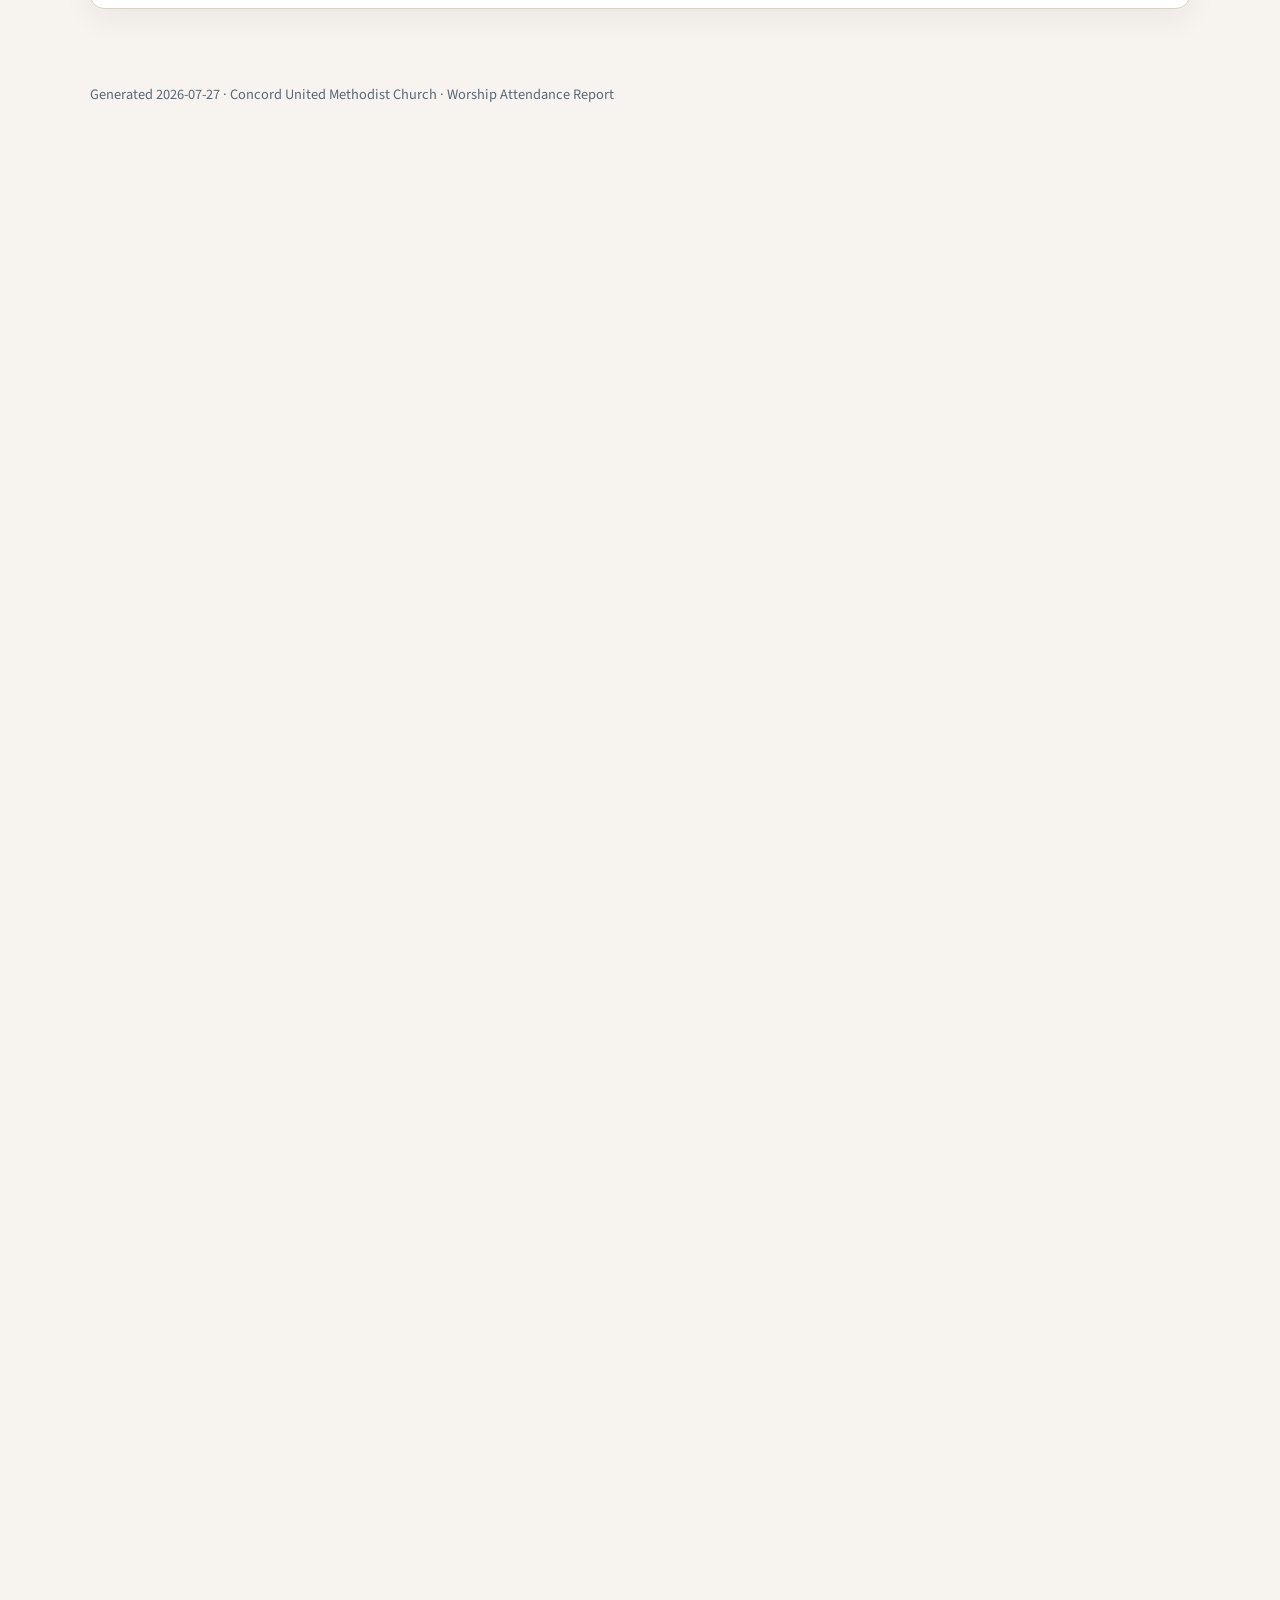
==== commit b25b7a44: "Rename explore-year breakdown title from Weekly to Sunday. Co-authored-by: Cursor <cursoragent@curso" ====
--- a/attendance/public/index.html
+++ b/attendance/public/index.html
@@ -96,7 +96,7 @@
 
       <div class="chart-card">
         <div class="chart-head">
-          <h3 id="year-hour-title">Weekly Attendance Average Breakdown By Service</h3>
+          <h3 id="year-hour-title">Sunday Attendance Average Breakdown By Service</h3>
         </div>
         <div class="toolbar" id="year-hour-tabs" role="tablist" aria-label="Year for breakdown"></div>
         <canvas id="chart-year-hours" height="100"></canvas>
@@ -282,6 +282,6 @@
     </div>
   </footer>
 
-  <script src="js/report.20260728c.js"></script>
+  <script src="js/report.20260728d.js"></script>
 </body>
 </html>
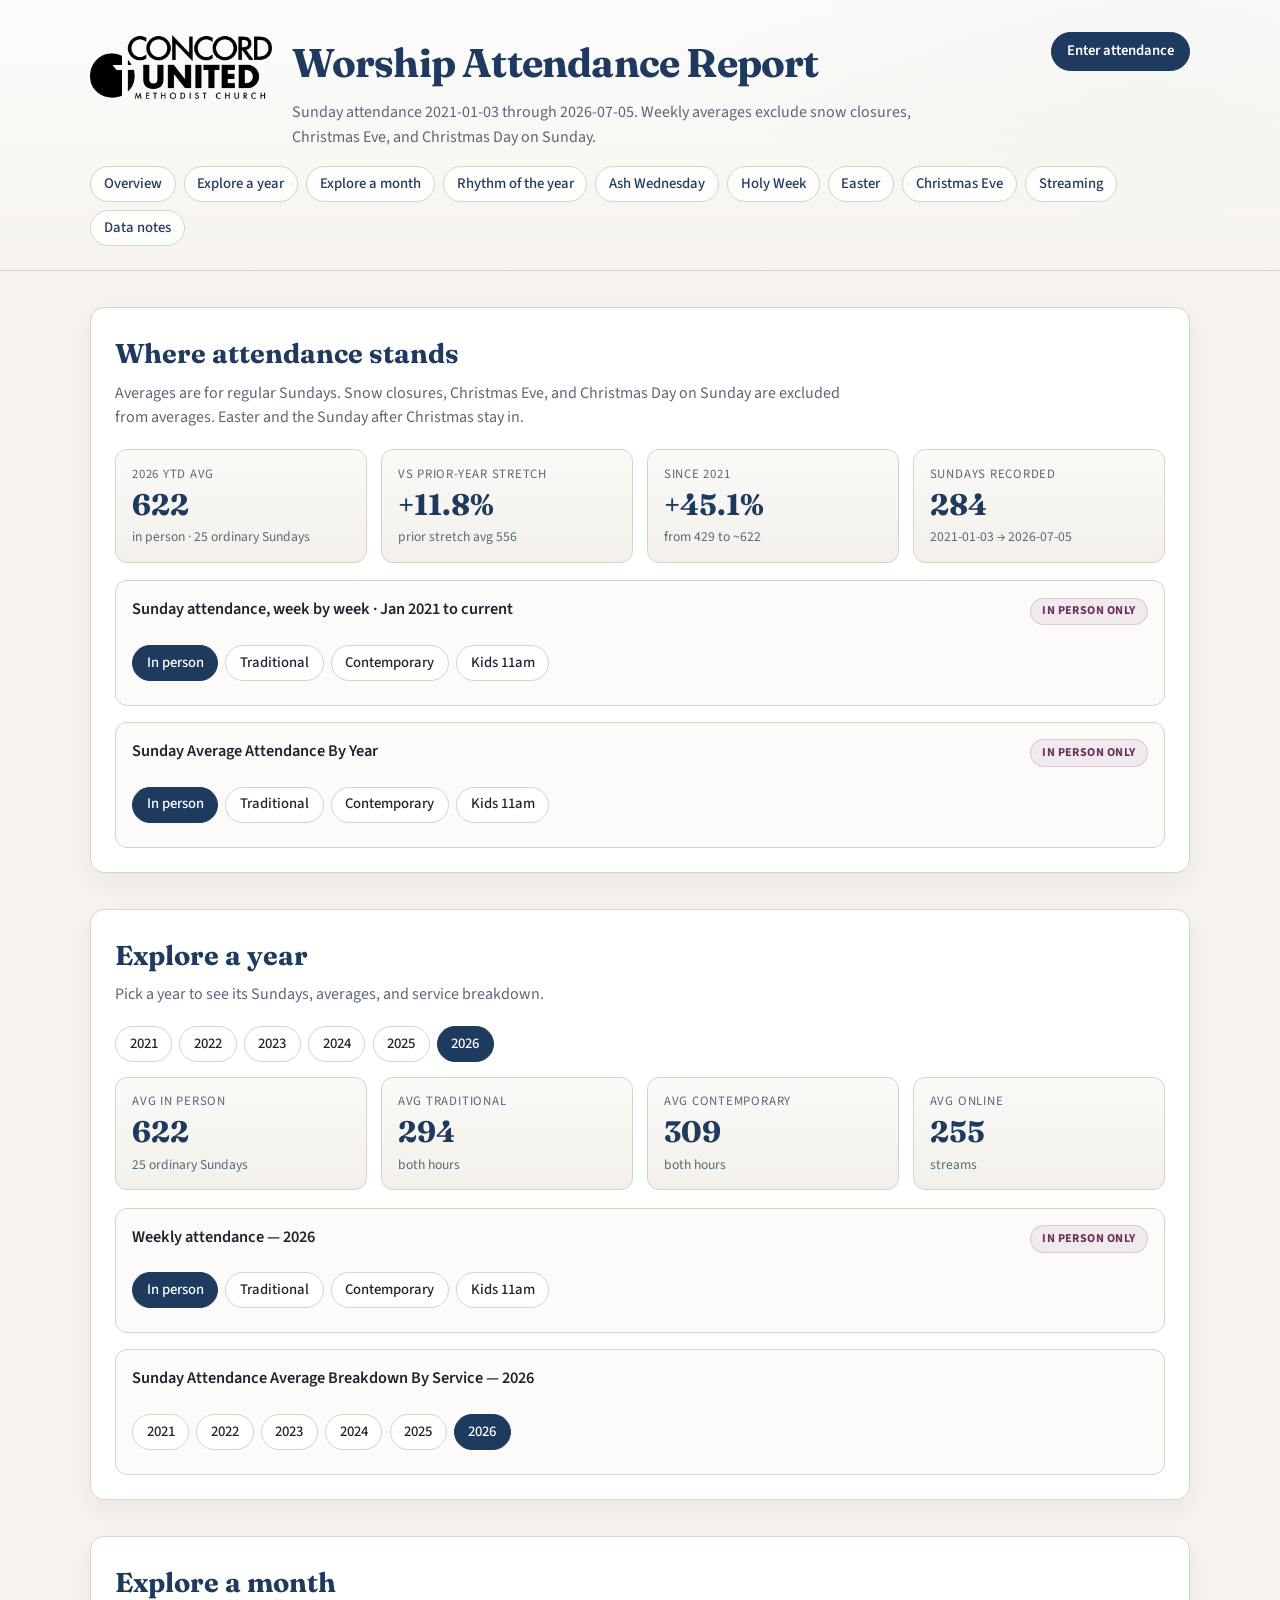
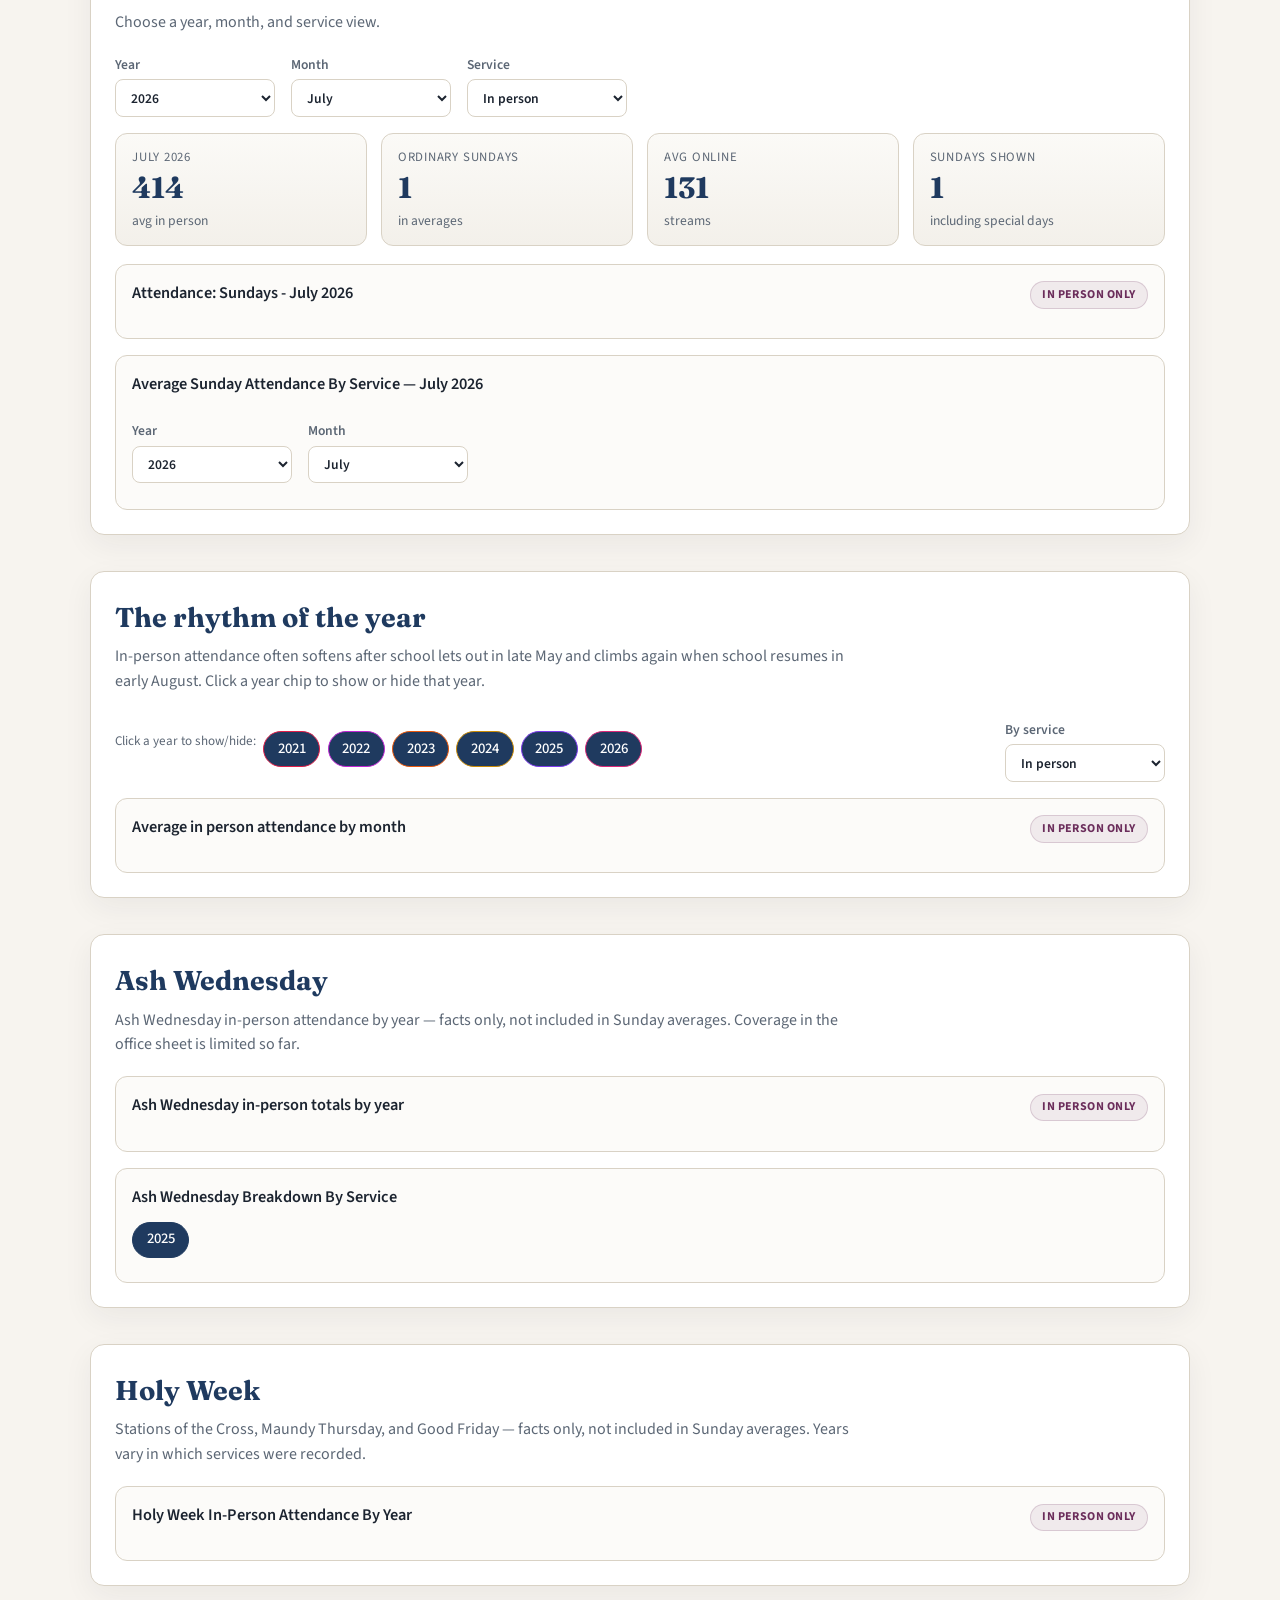
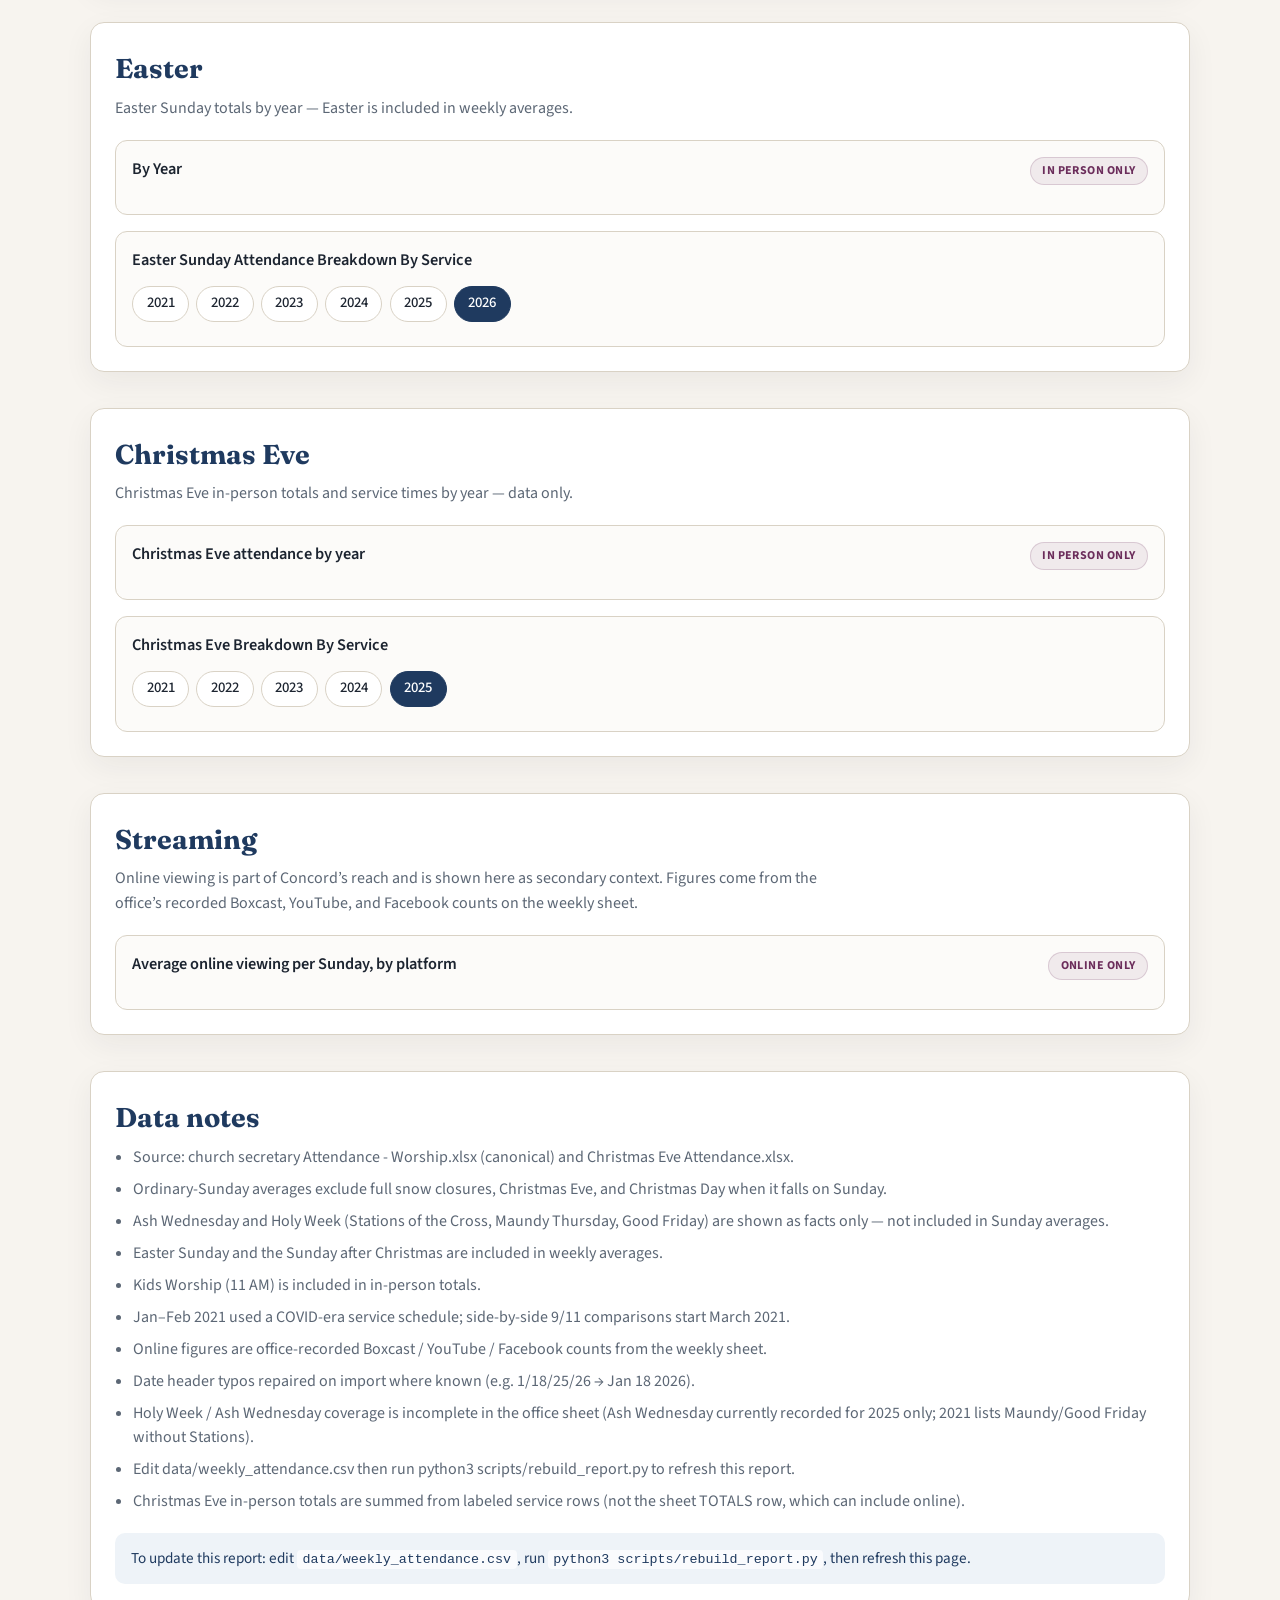
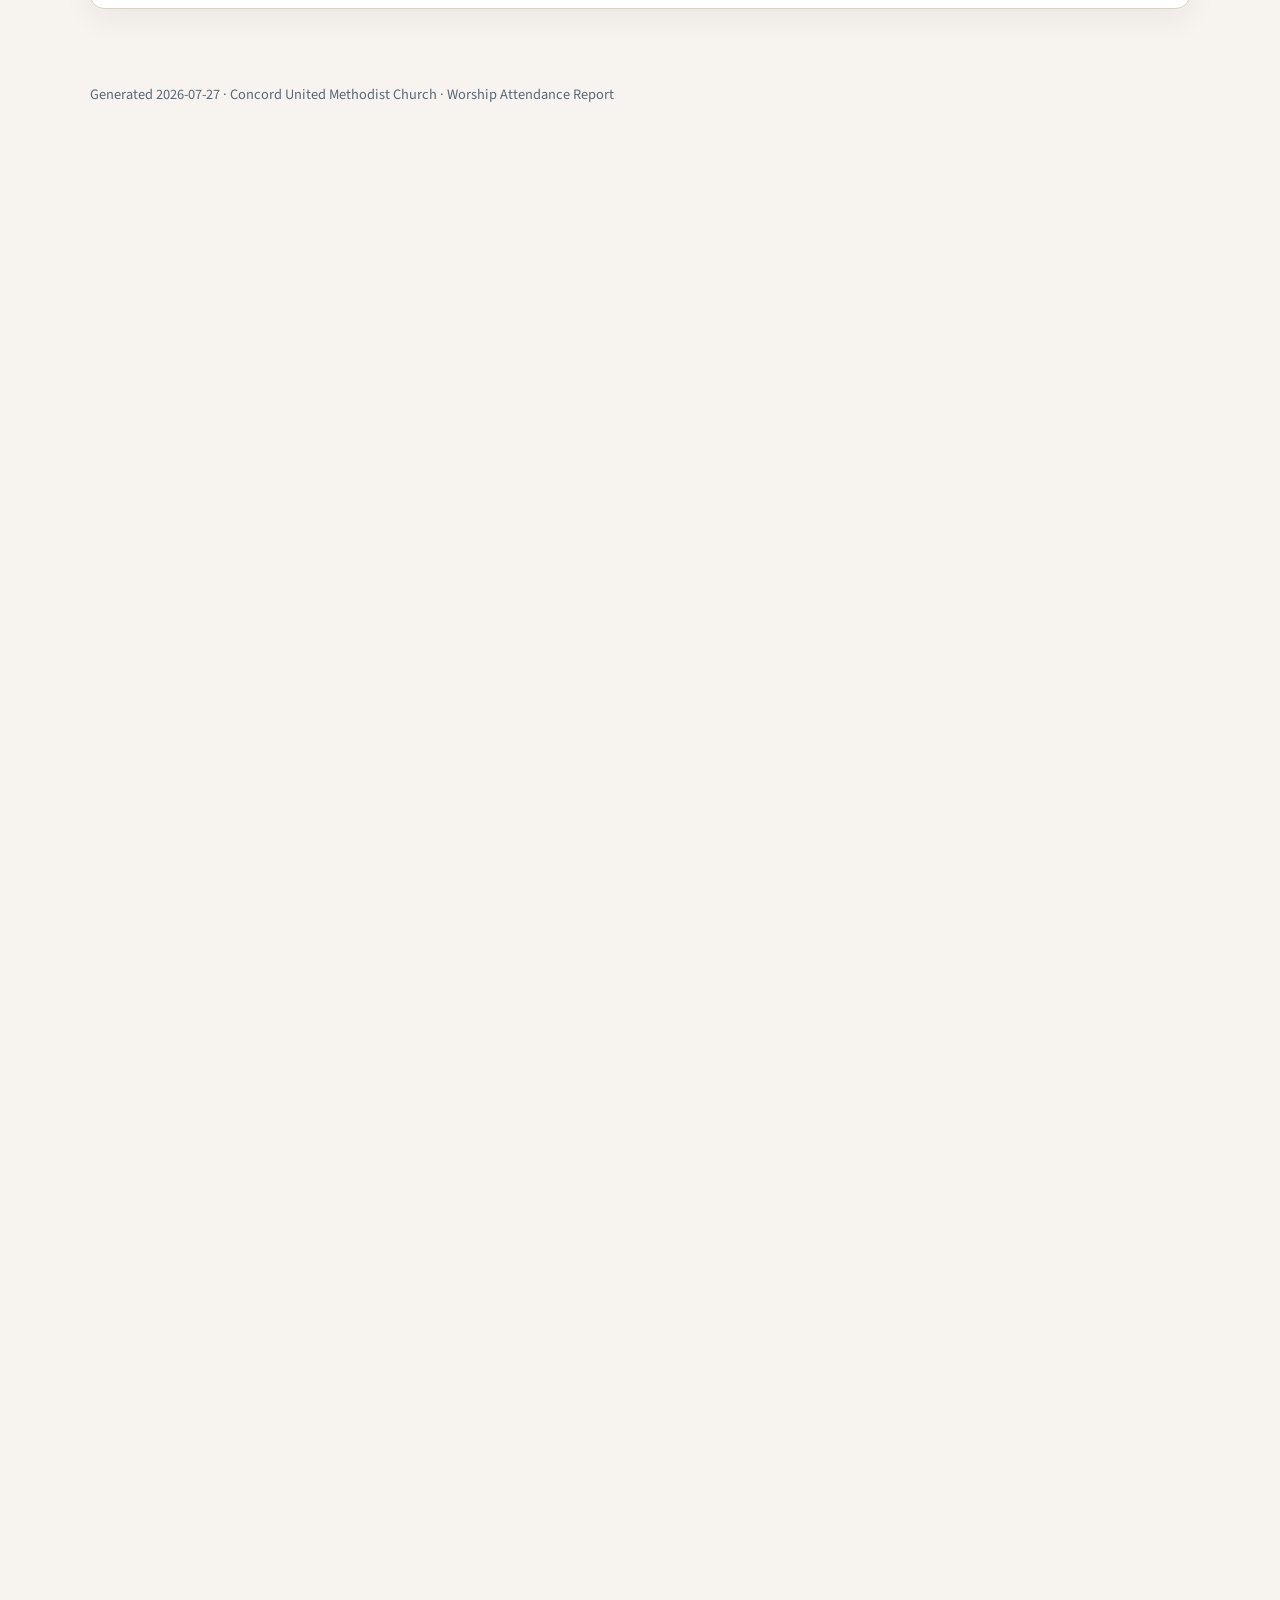
==== commit 049a53c4: "Clarify month service chart title as average Sunday attendance by service. Co-authored-by: Cursor <c" ====
--- a/attendance/public/index.html
+++ b/attendance/public/index.html
@@ -135,7 +135,7 @@
       </div>
       <div class="chart-card">
         <div class="chart-head">
-          <h3 id="month-hour-title">Monthly Attendance Breakdown By Service</h3>
+          <h3 id="month-hour-title">Average Sunday Attendance By Service</h3>
         </div>
         <div class="month-controls compact-controls">
           <label>
@@ -282,6 +282,6 @@
     </div>
   </footer>
 
-  <script src="js/report.20260728d.js"></script>
+  <script src="js/report.20260728e.js"></script>
 </body>
 </html>
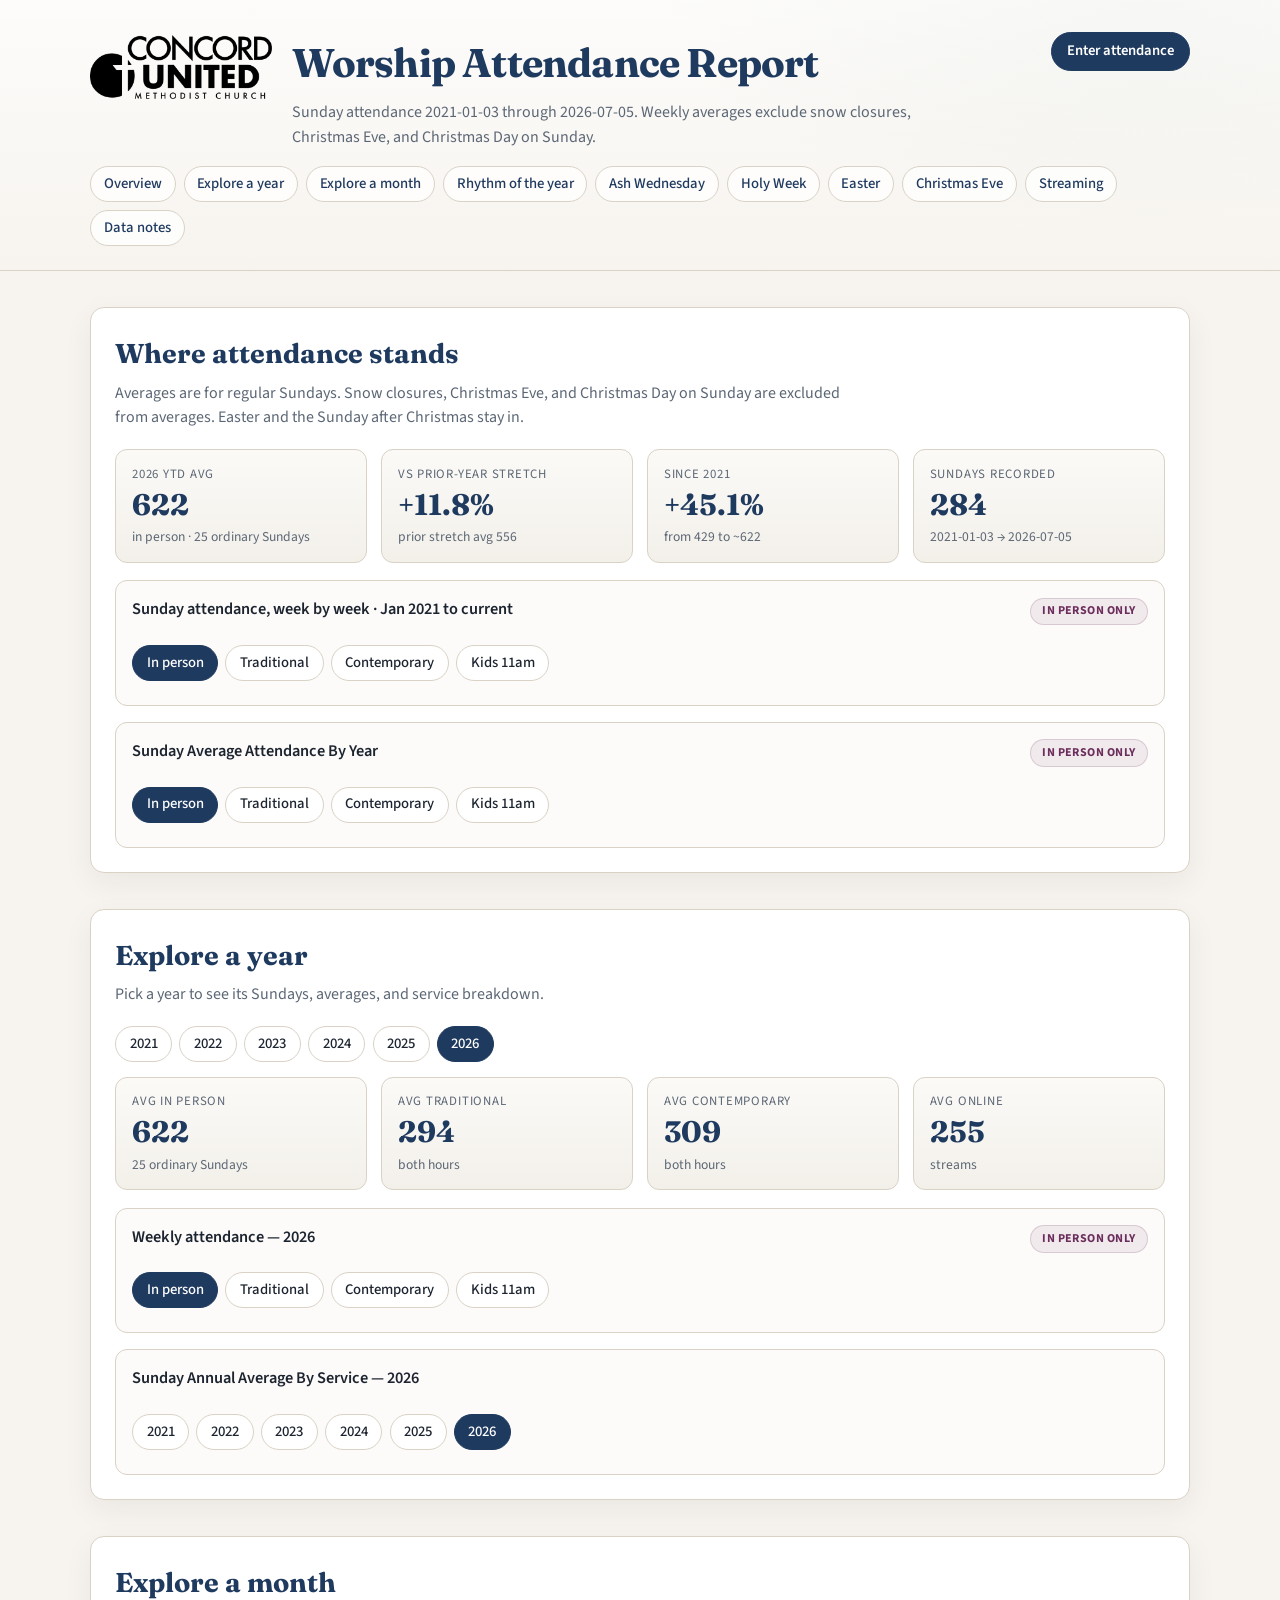
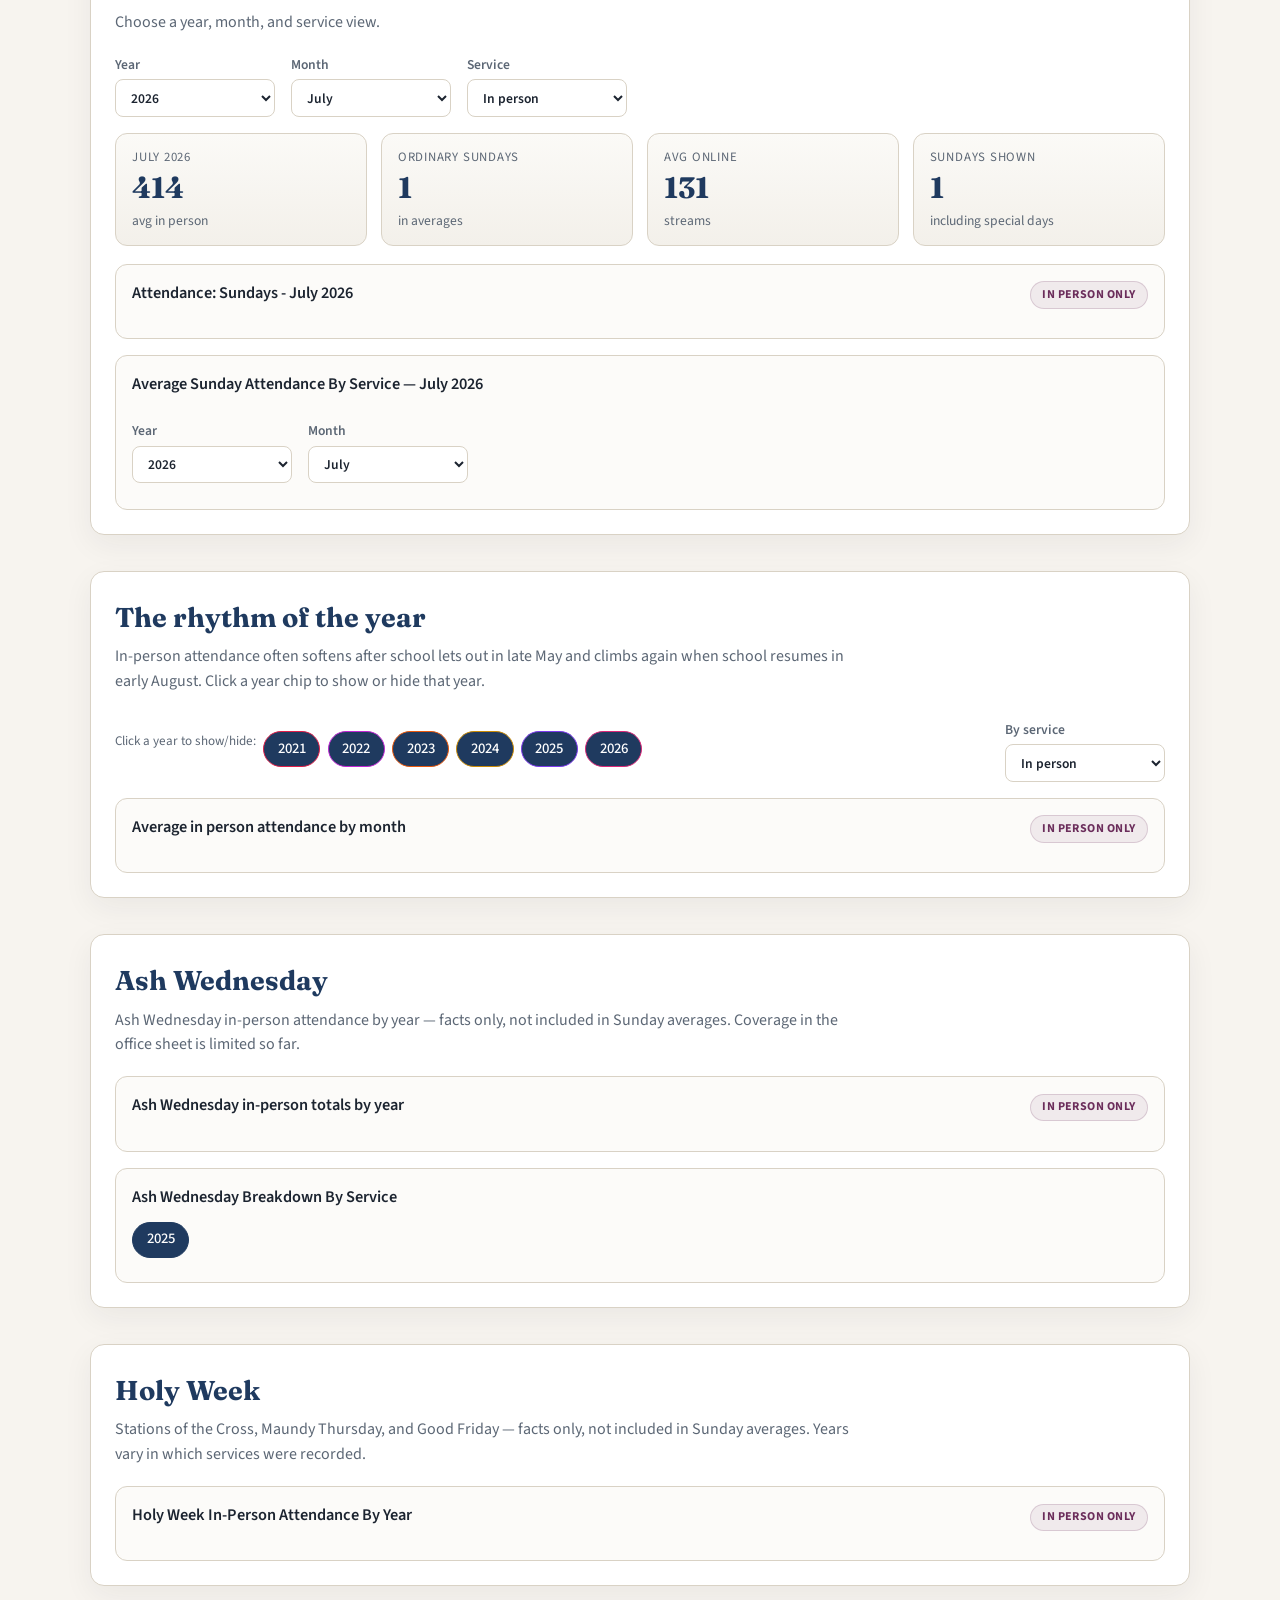
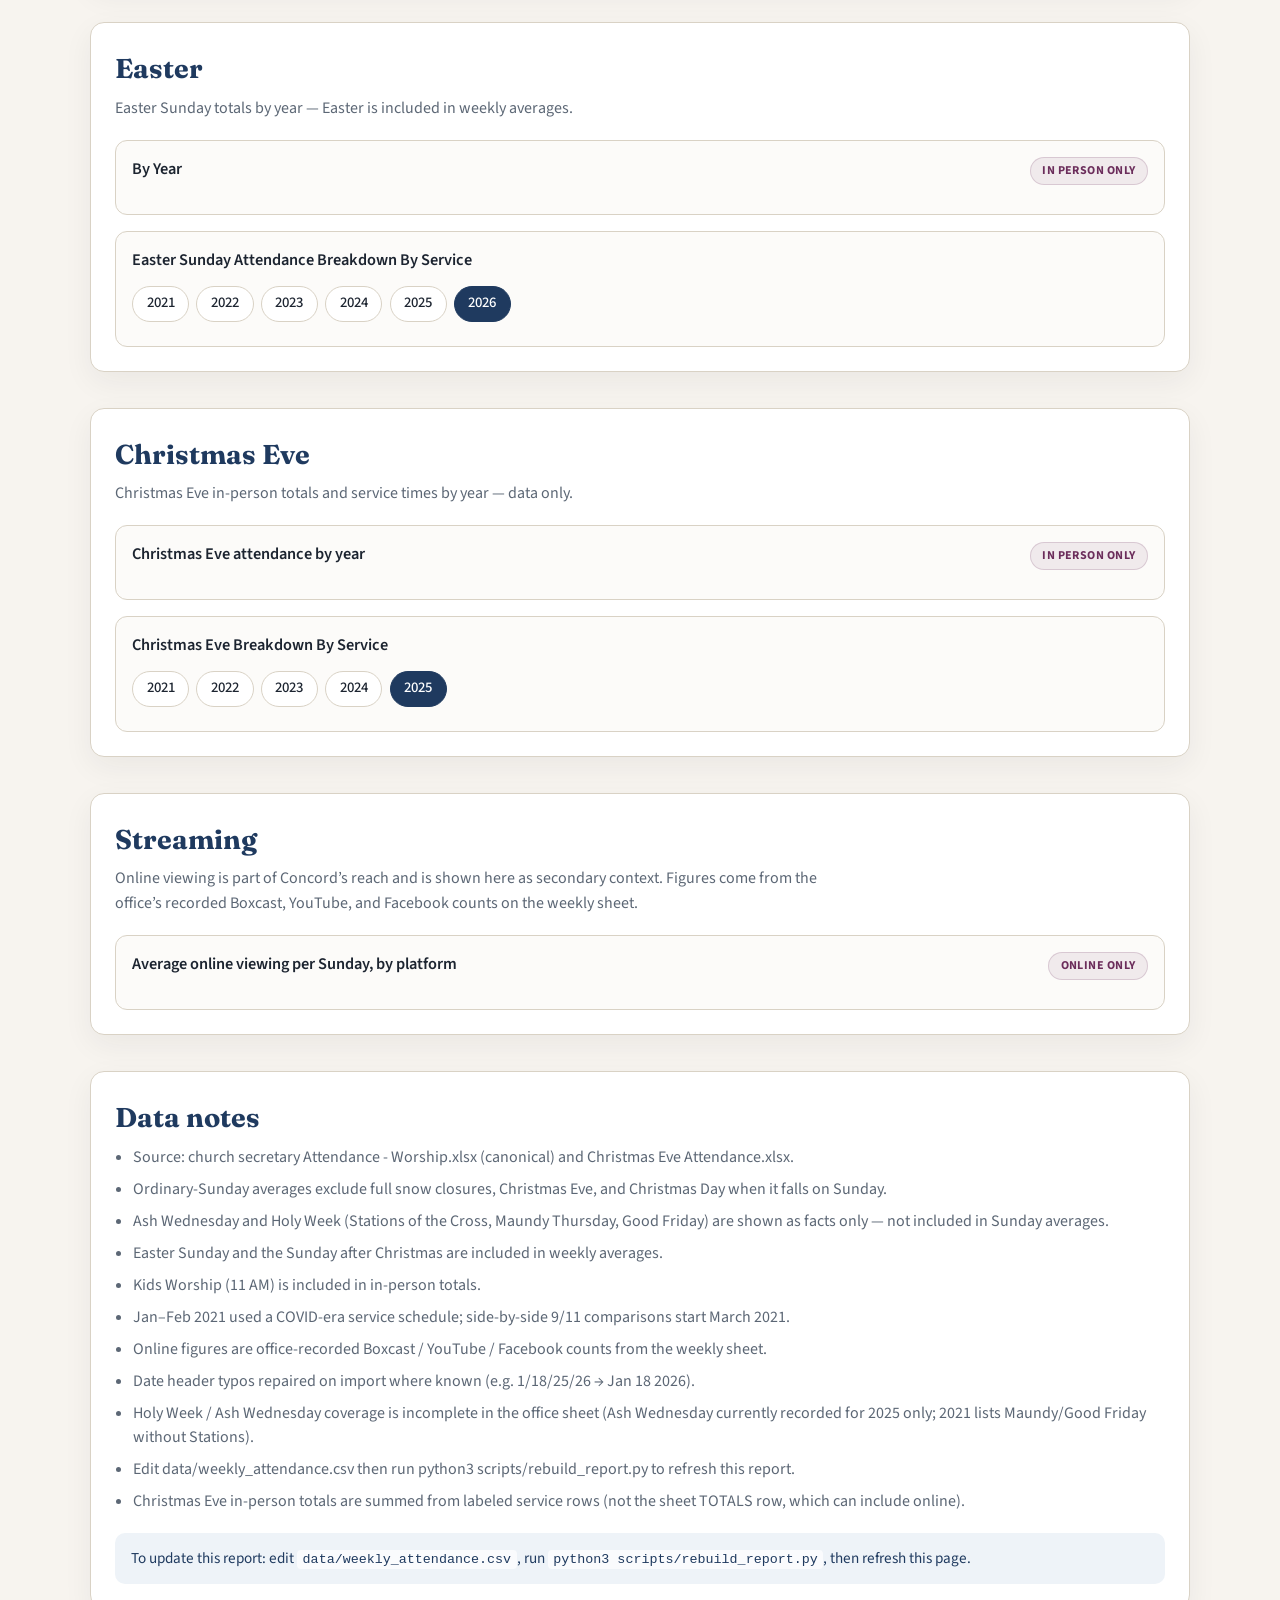
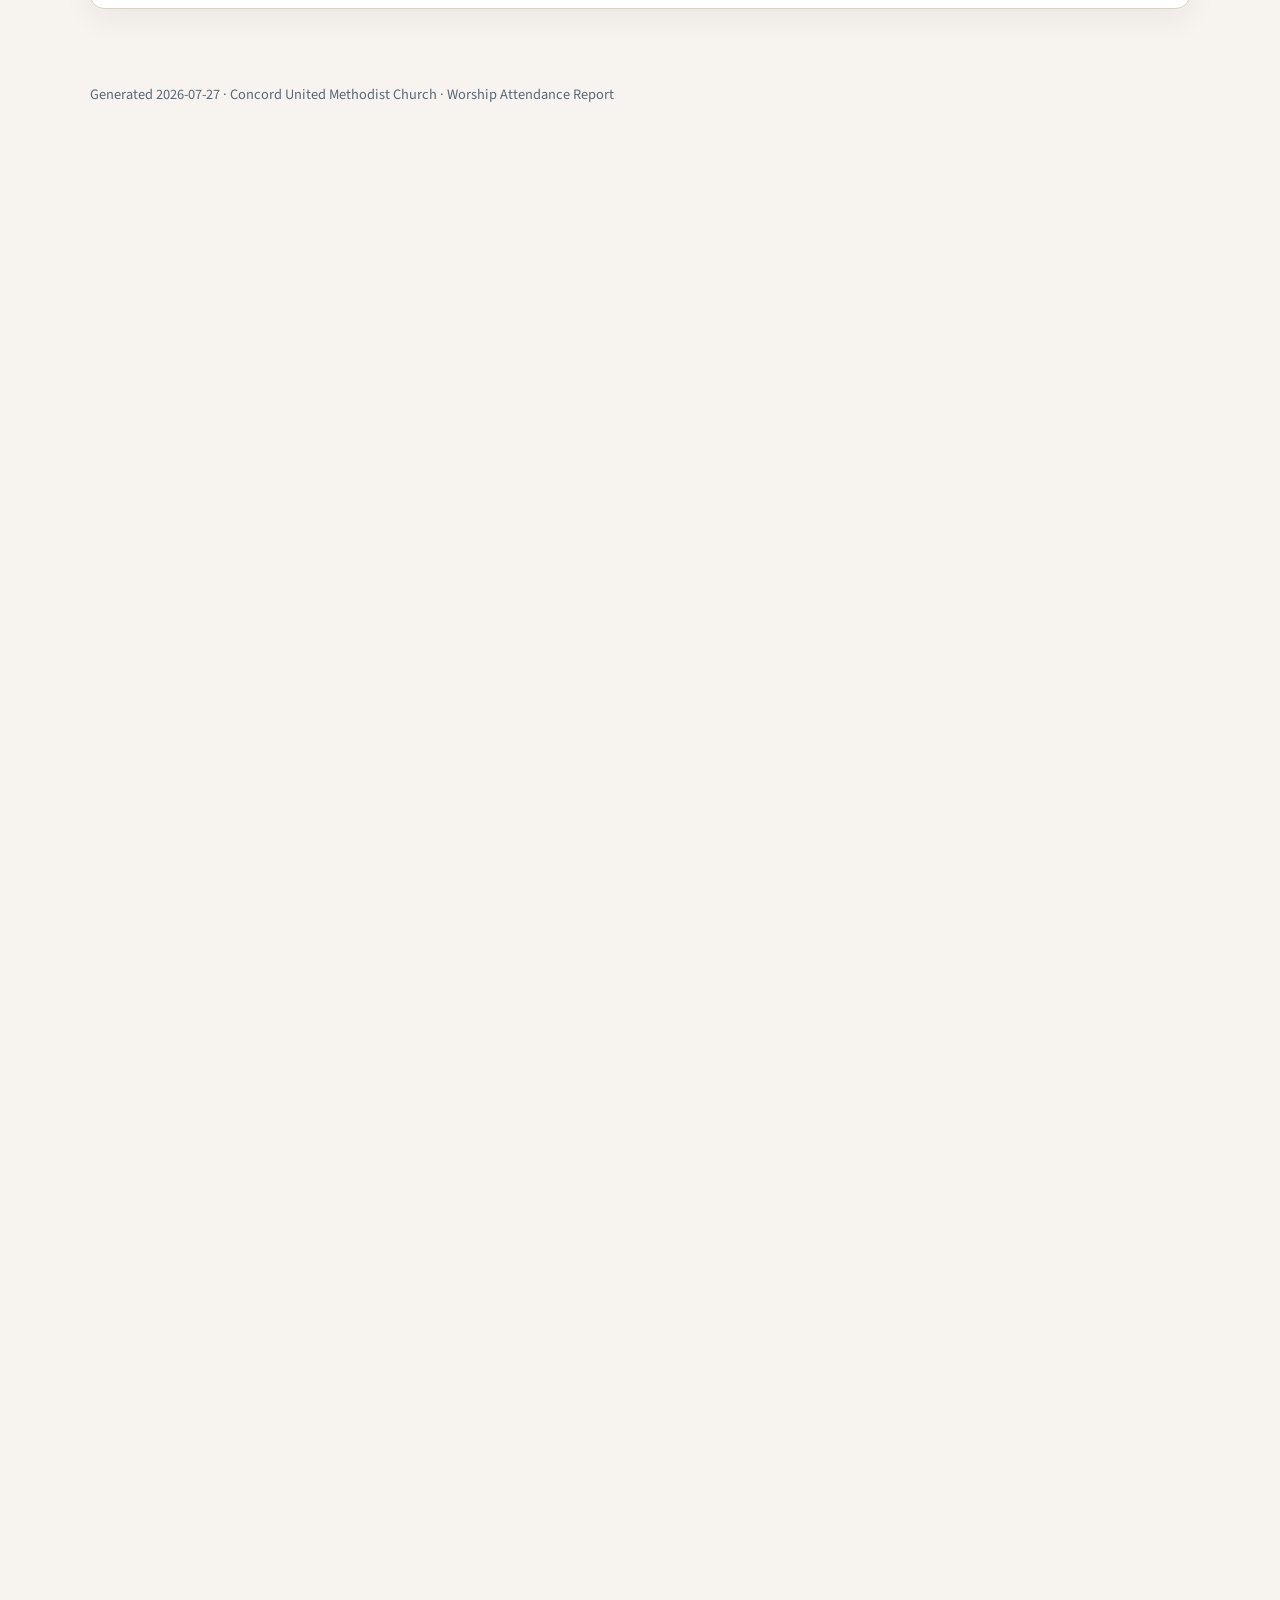
==== commit cab1135b: "Shorten year service chart title to Sunday Annual Average By Service. Co-authored-by: Cursor <cursor" ====
--- a/attendance/public/index.html
+++ b/attendance/public/index.html
@@ -96,7 +96,7 @@
 
       <div class="chart-card">
         <div class="chart-head">
-          <h3 id="year-hour-title">Sunday Attendance Average Breakdown By Service</h3>
+          <h3 id="year-hour-title">Sunday Annual Average By Service</h3>
         </div>
         <div class="toolbar" id="year-hour-tabs" role="tablist" aria-label="Year for breakdown"></div>
         <canvas id="chart-year-hours" height="100"></canvas>
@@ -282,6 +282,6 @@
     </div>
   </footer>
 
-  <script src="js/report.20260728e.js"></script>
+  <script src="js/report.20260728f.js"></script>
 </body>
 </html>
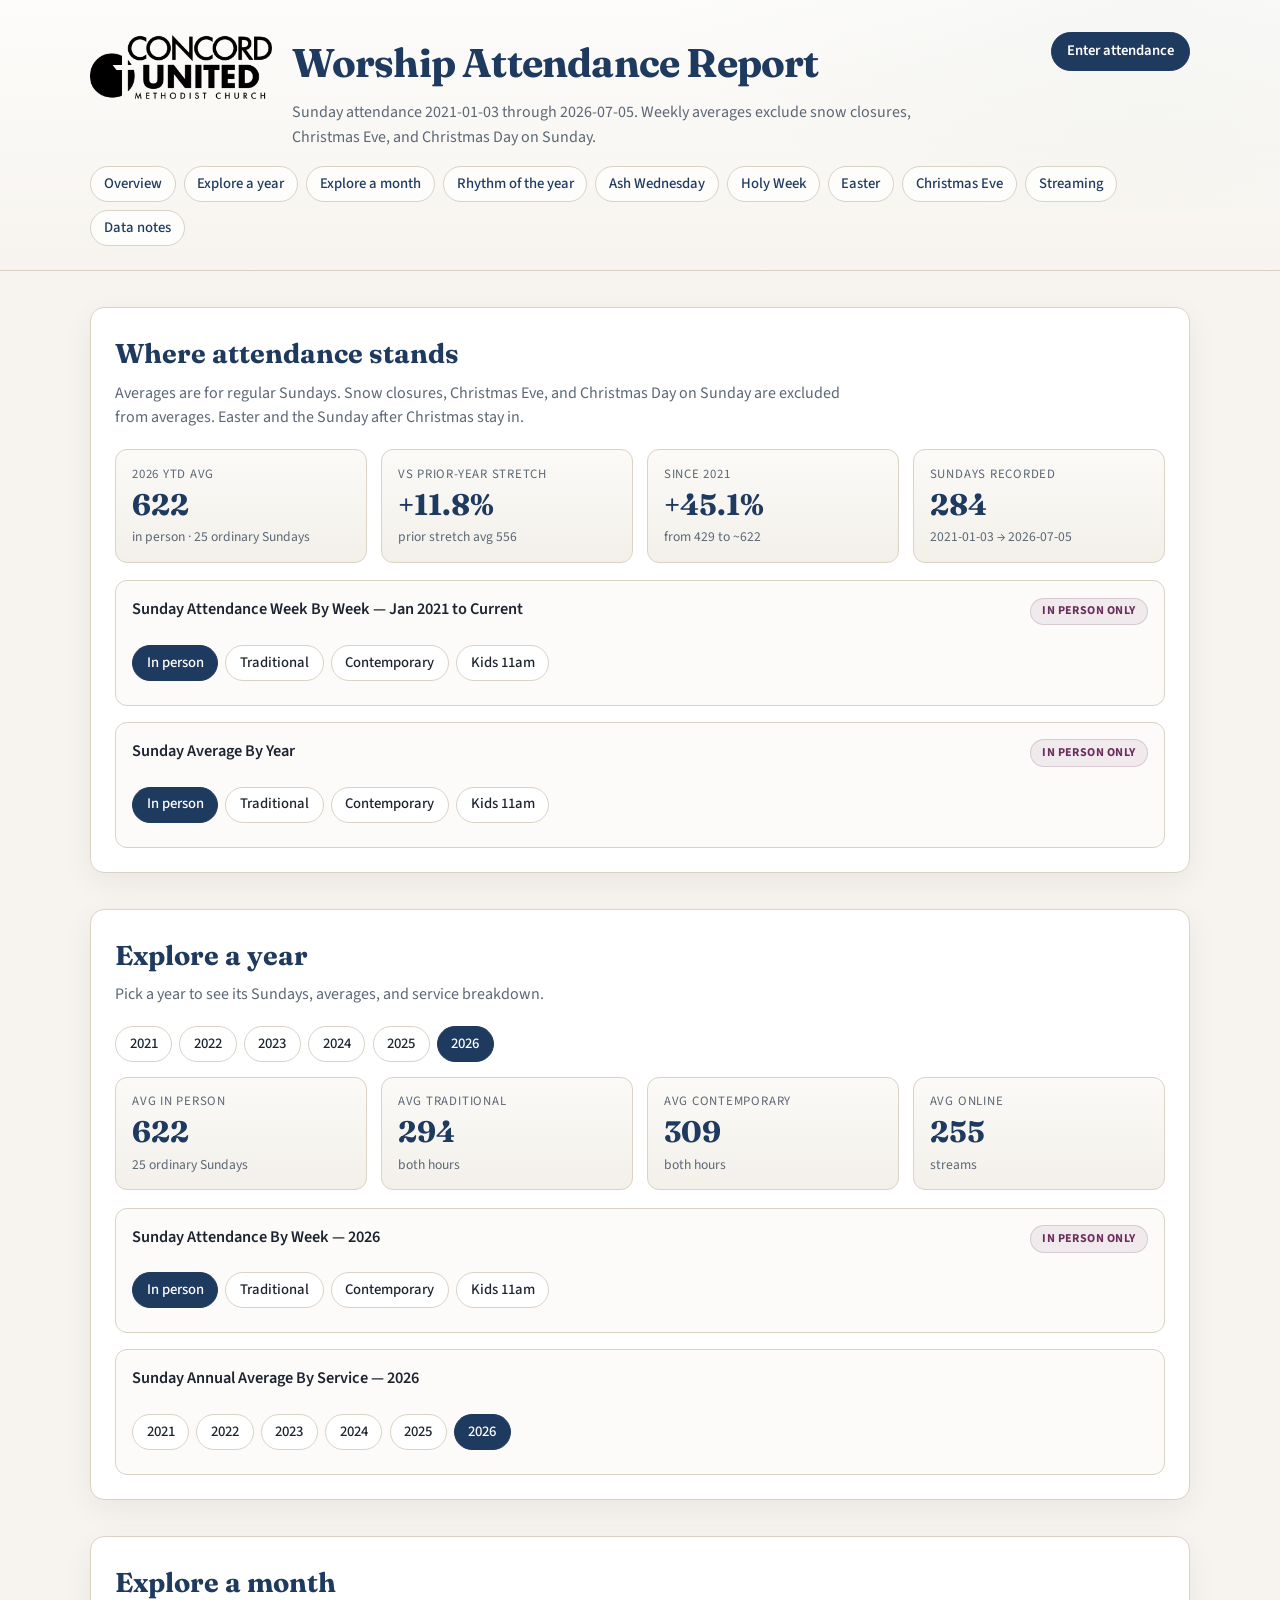
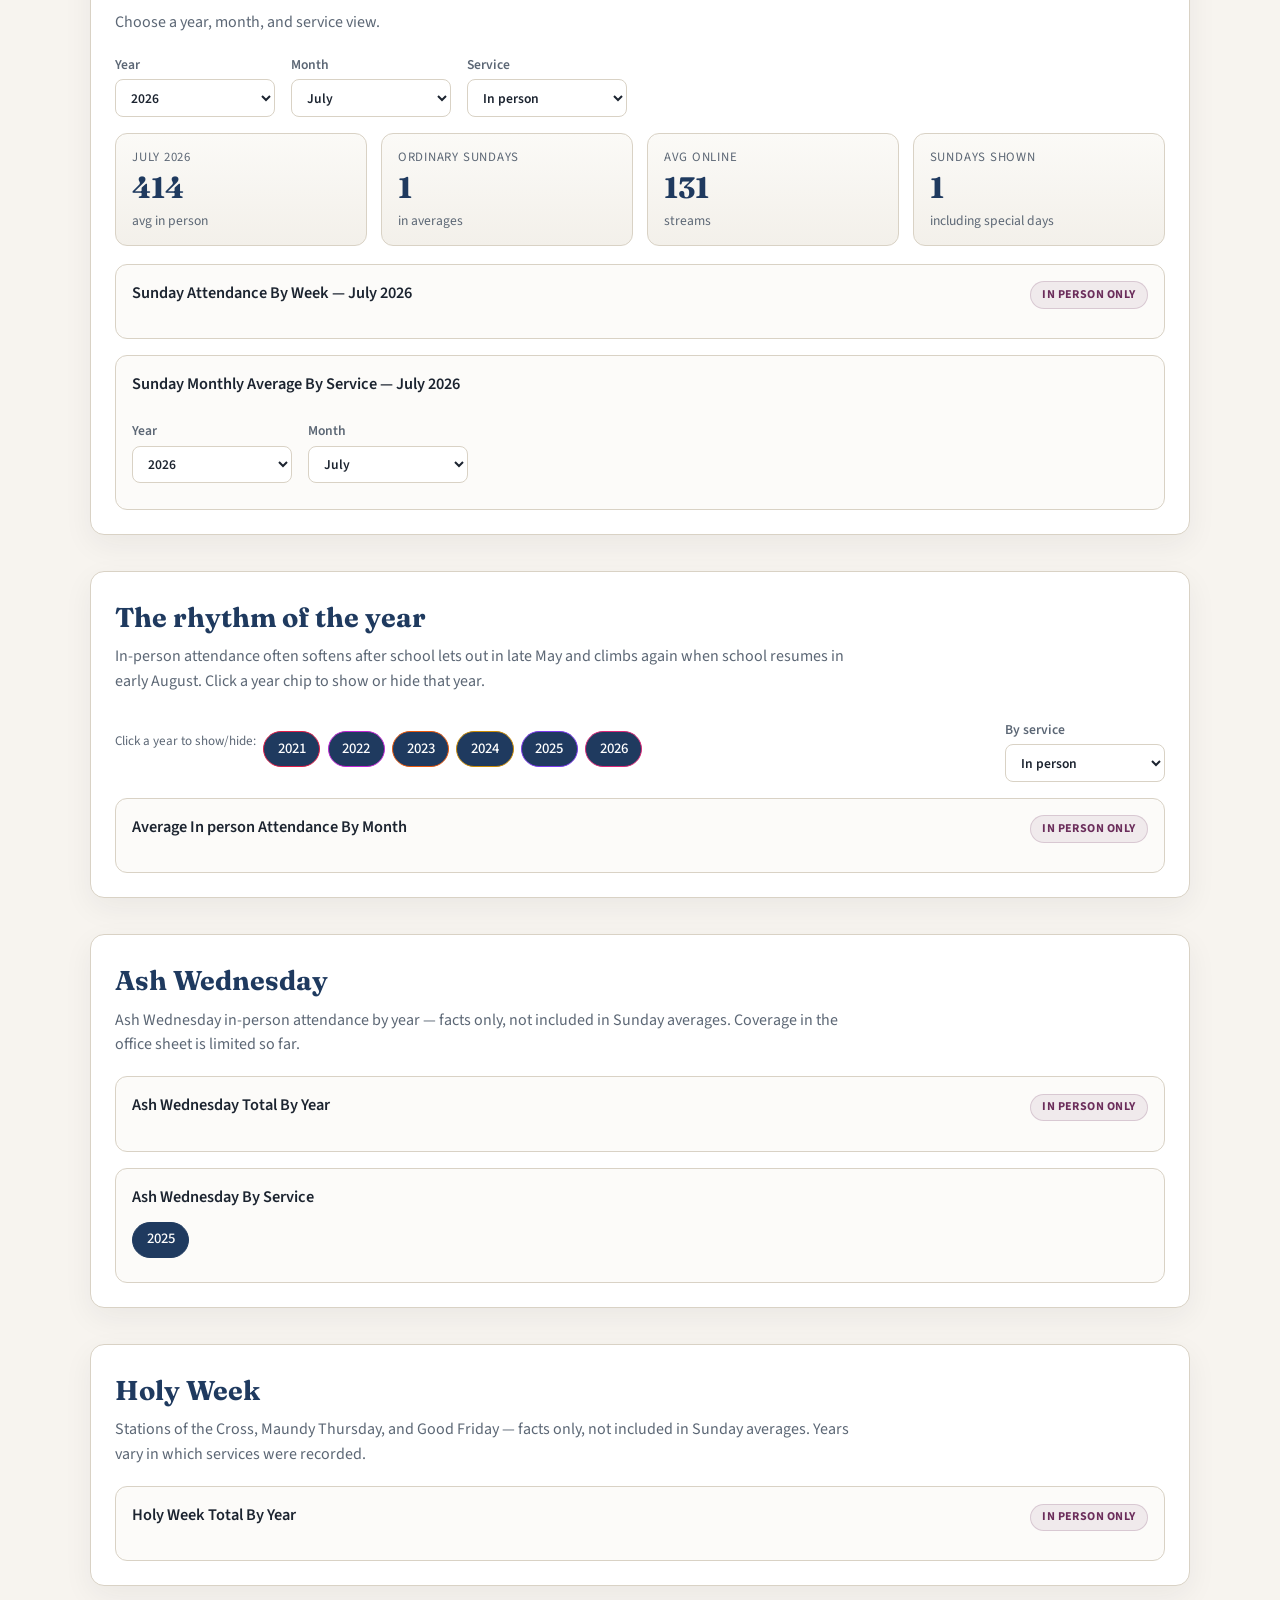
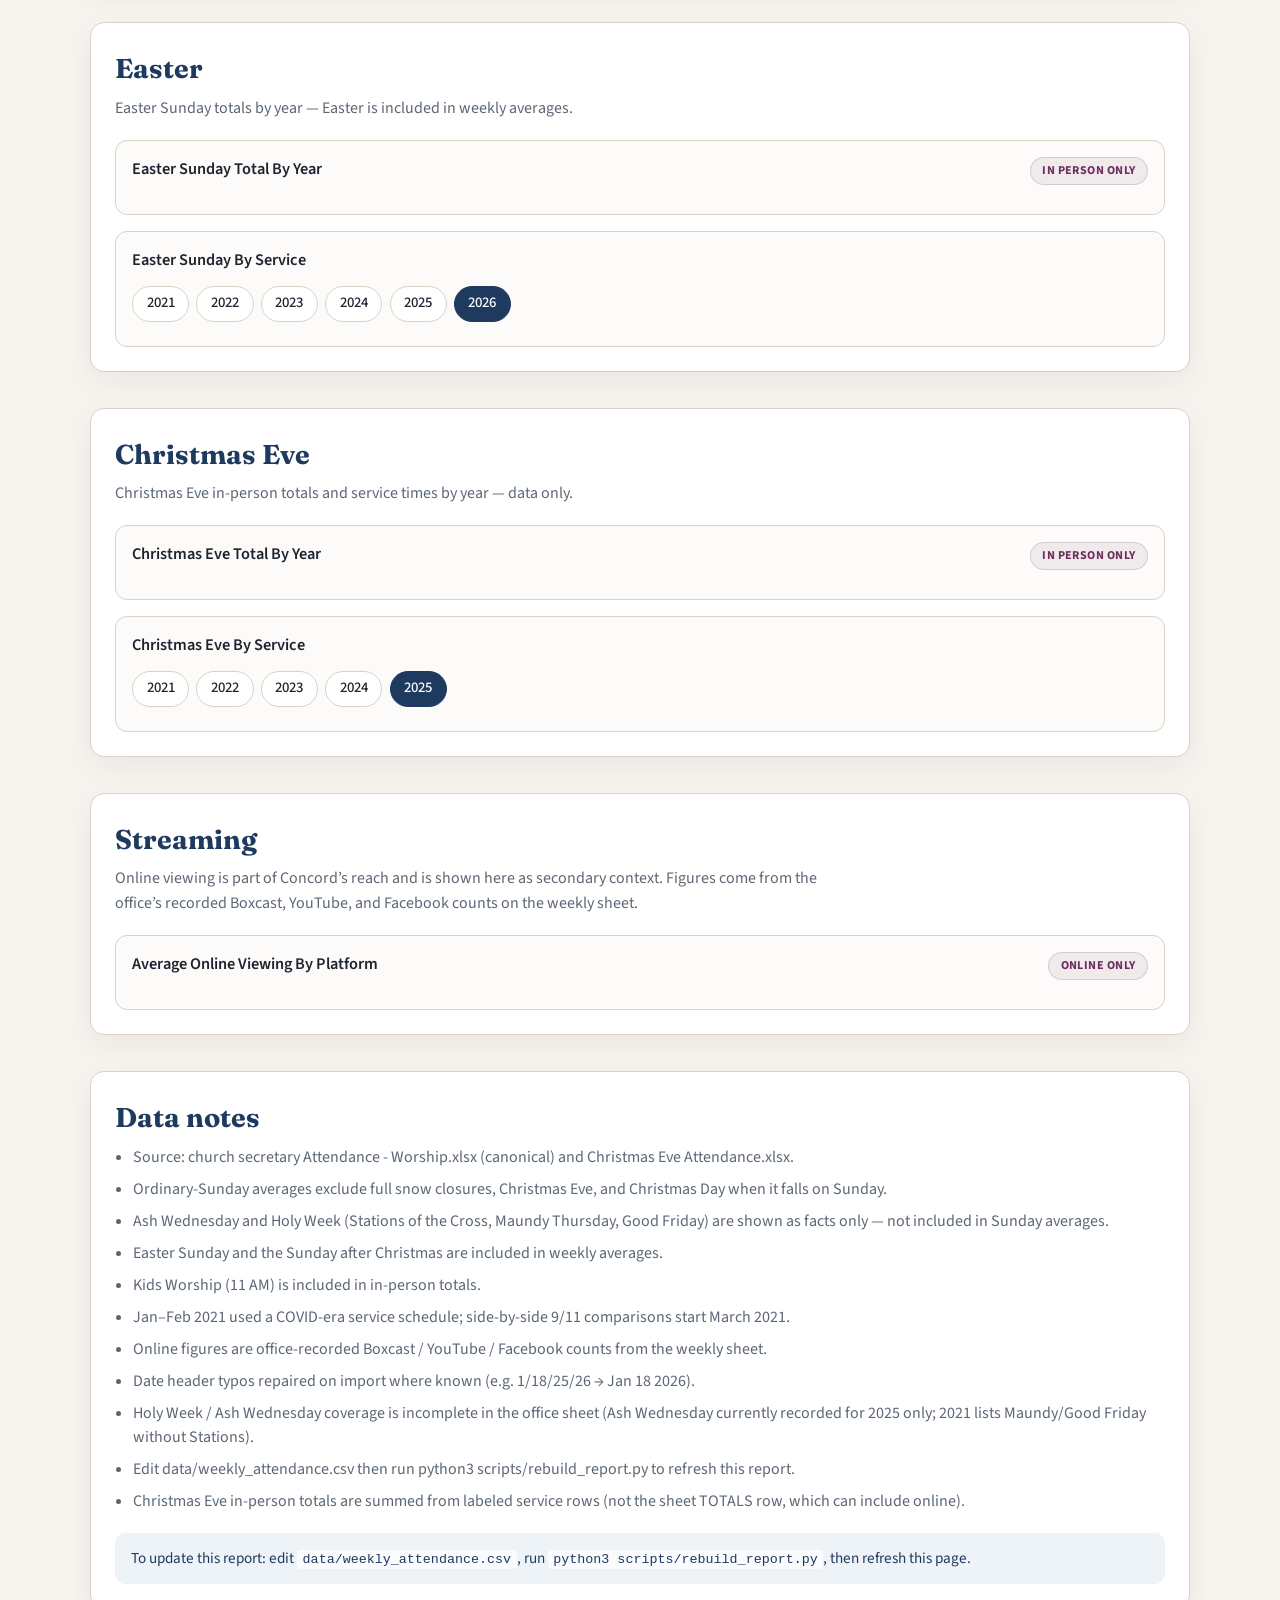
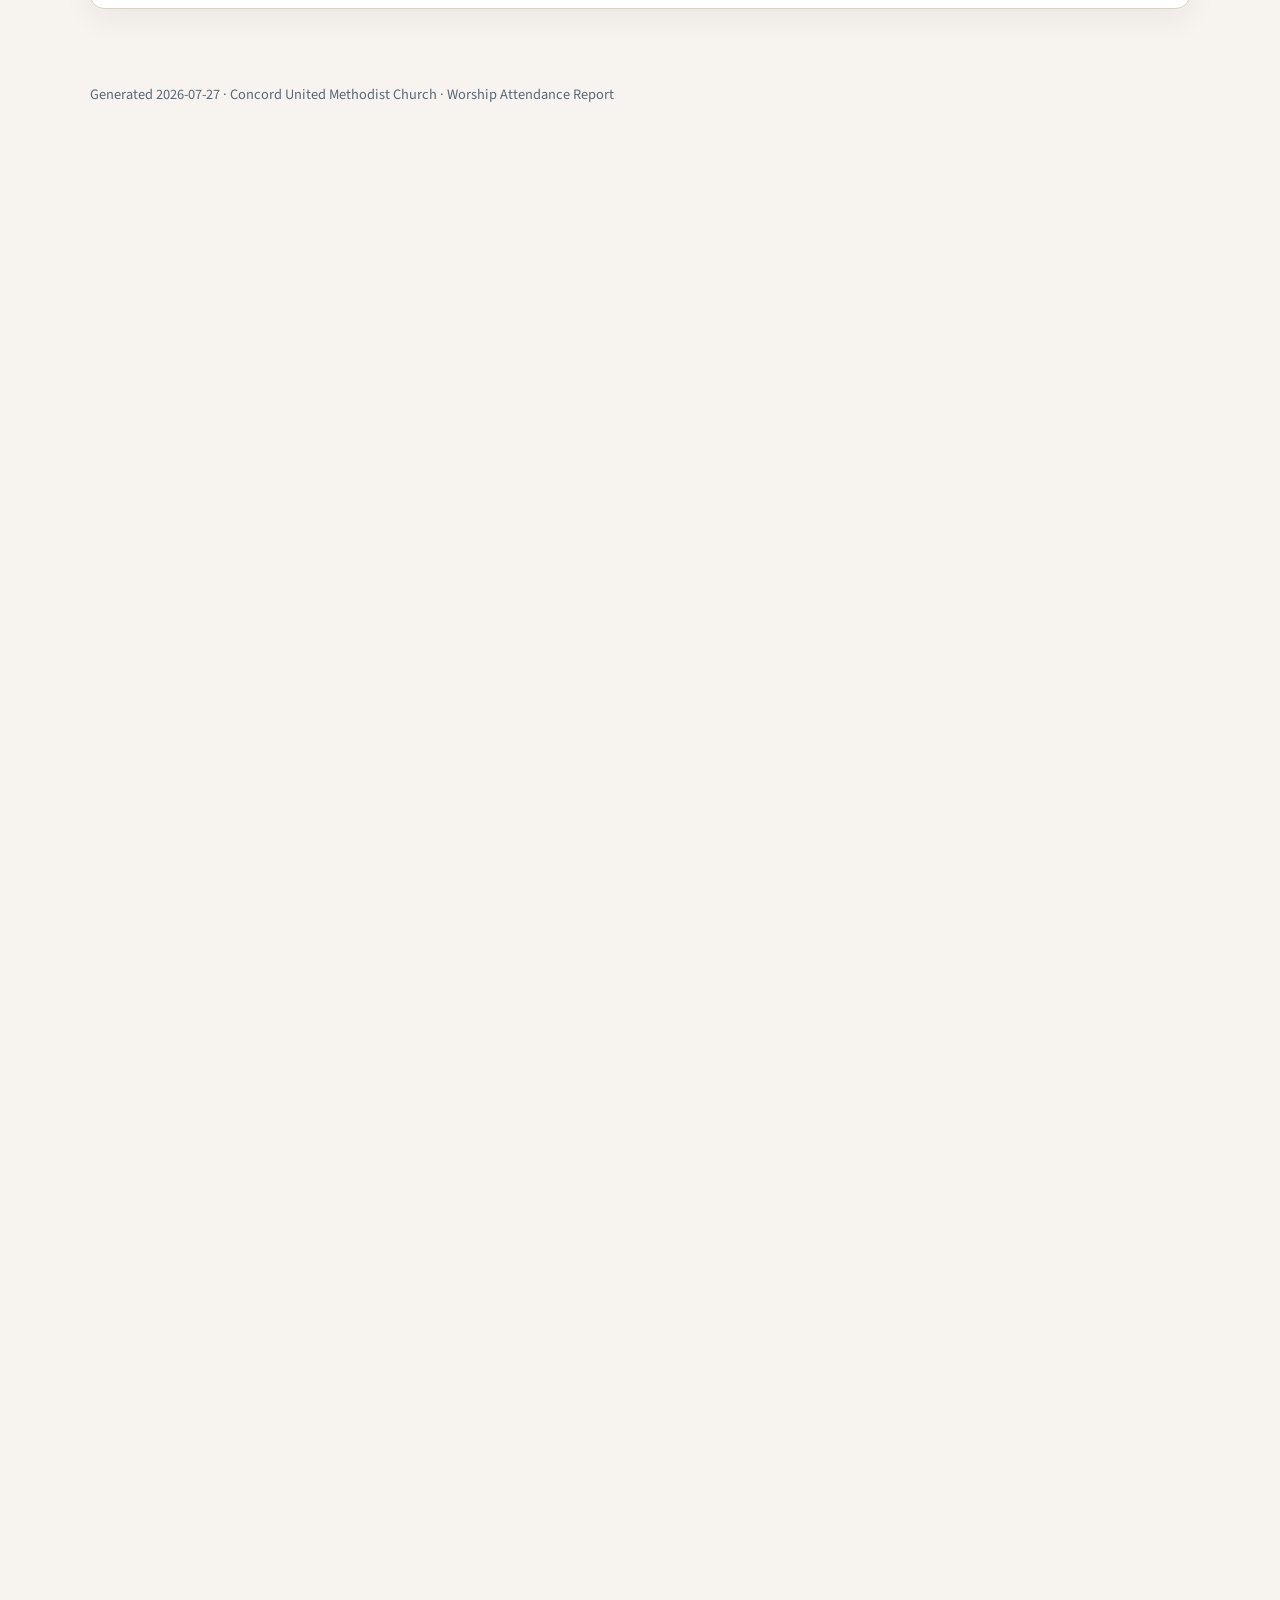
==== commit 03588da2: "Standardize chart titles to a consistent Title Case pattern. Uses parallel By Year / By Week / By Se" ====
--- a/attendance/public/index.html
+++ b/attendance/public/index.html
@@ -47,7 +47,7 @@
 
       <div class="chart-card">
         <div class="chart-head">
-          <h3 id="weekly-chart-title">Sunday attendance, week by week · Jan 2021 to current</h3>
+          <h3 id="weekly-chart-title">Sunday Attendance Week By Week</h3>
           <button type="button" class="scope-tag" id="overview-scope-tag" aria-pressed="false" title="Toggle online viewing on this chart">In person only</button>
         </div>
         <div class="toolbar" id="overview-toggles" role="group" aria-label="Series">
@@ -61,7 +61,7 @@
 
       <div class="chart-card">
         <div class="chart-head">
-          <h3>Sunday Average Attendance By Year</h3>
+          <h3>Sunday Average By Year</h3>
           <button type="button" class="scope-tag" id="yearly-scope-tag" aria-pressed="false" title="Toggle online viewing on this chart">In person only</button>
         </div>
         <div class="toolbar" id="yearly-toggles" role="group" aria-label="Yearly series">
@@ -82,7 +82,7 @@
 
       <div class="chart-card">
         <div class="chart-head">
-          <h3 id="year-weekly-title">Weekly attendance</h3>
+          <h3 id="year-weekly-title">Sunday Attendance By Week</h3>
           <button type="button" class="scope-tag" id="year-scope-tag" aria-pressed="false" title="Toggle online viewing on this chart">In person only</button>
         </div>
         <div class="toolbar" id="year-series-toggles">
@@ -128,14 +128,14 @@
       <div class="stat-grid compact" id="month-stats"></div>
       <div class="chart-card">
         <div class="chart-head">
-          <h3 id="month-weekly-title">Attendance: Sundays</h3>
+          <h3 id="month-weekly-title">Sunday Attendance By Week</h3>
           <button type="button" class="scope-tag" id="month-scope-tag" aria-pressed="false" title="Toggle online viewing on this chart">In person only</button>
         </div>
         <canvas id="chart-month-weekly" height="120"></canvas>
       </div>
       <div class="chart-card">
         <div class="chart-head">
-          <h3 id="month-hour-title">Average Sunday Attendance By Service</h3>
+          <h3 id="month-hour-title">Sunday Monthly Average By Service</h3>
         </div>
         <div class="month-controls compact-controls">
           <label>
@@ -175,7 +175,7 @@
       </div>
       <div class="chart-card">
         <div class="chart-head">
-          <h3 id="rhythm-title">Average in-person attendance by month</h3>
+          <h3 id="rhythm-title">Average Attendance By Month</h3>
           <button type="button" class="scope-tag" id="rhythm-scope-tag" aria-pressed="false" title="Toggle online viewing on this chart">In person only</button>
         </div>
         <canvas id="chart-rhythm" height="140"></canvas>
@@ -190,13 +190,13 @@
       </p>
       <div class="chart-card">
         <div class="chart-head">
-          <h3>Ash Wednesday in-person totals by year</h3>
+          <h3>Ash Wednesday Total By Year</h3>
           <span class="scope-tag">In person only</span>
         </div>
         <canvas id="chart-ash" height="110"></canvas>
       </div>
       <div class="chart-card">
-        <h3>Ash Wednesday Breakdown By Service</h3>
+        <h3>Ash Wednesday By Service</h3>
         <div class="toolbar" id="ash-year-tabs"></div>
         <canvas id="chart-ash-services" height="100"></canvas>
       </div>
@@ -210,7 +210,7 @@
       </p>
       <div class="chart-card">
         <div class="chart-head">
-          <h3>Holy Week In-Person Attendance By Year</h3>
+          <h3>Holy Week Total By Year</h3>
           <span class="scope-tag">In person only</span>
         </div>
         <canvas id="chart-holy-week" height="130"></canvas>
@@ -222,13 +222,13 @@
       <p class="section-intro">Easter Sunday totals by year — Easter is included in weekly averages.</p>
       <div class="chart-card">
         <div class="chart-head">
-          <h3>By Year</h3>
+          <h3>Easter Sunday Total By Year</h3>
           <button type="button" class="scope-tag" id="easter-scope-tag" aria-pressed="false" title="Toggle online viewing on this chart">In person only</button>
         </div>
         <canvas id="chart-easter" height="110"></canvas>
       </div>
       <div class="chart-card">
-        <h3>Easter Sunday Attendance Breakdown By Service</h3>
+        <h3>Easter Sunday By Service</h3>
         <div class="toolbar" id="easter-year-tabs"></div>
         <canvas id="chart-easter-services" height="100"></canvas>
       </div>
@@ -239,13 +239,13 @@
       <p class="section-intro">Christmas Eve in-person totals and service times by year — data only.</p>
       <div class="chart-card">
         <div class="chart-head">
-          <h3>Christmas Eve attendance by year</h3>
+          <h3>Christmas Eve Total By Year</h3>
           <button type="button" class="scope-tag" id="xmas-scope-tag" aria-pressed="false" title="Toggle online viewing on this chart">In person only</button>
         </div>
         <canvas id="chart-xmas-totals" height="110"></canvas>
       </div>
       <div class="chart-card">
-        <h3>Christmas Eve Breakdown By Service</h3>
+        <h3>Christmas Eve By Service</h3>
         <div class="toolbar" id="xmas-year-tabs"></div>
         <canvas id="chart-xmas-services" height="120"></canvas>
       </div>
@@ -259,7 +259,7 @@
       </p>
       <div class="chart-card">
         <div class="chart-head">
-          <h3>Average online viewing per Sunday, by platform</h3>
+          <h3>Average Online Viewing By Platform</h3>
           <span class="scope-tag">Online only</span>
         </div>
         <canvas id="chart-streaming" height="110"></canvas>
@@ -282,6 +282,6 @@
     </div>
   </footer>
 
-  <script src="js/report.20260728f.js"></script>
+  <script src="js/report.20260728g.js"></script>
 </body>
 </html>
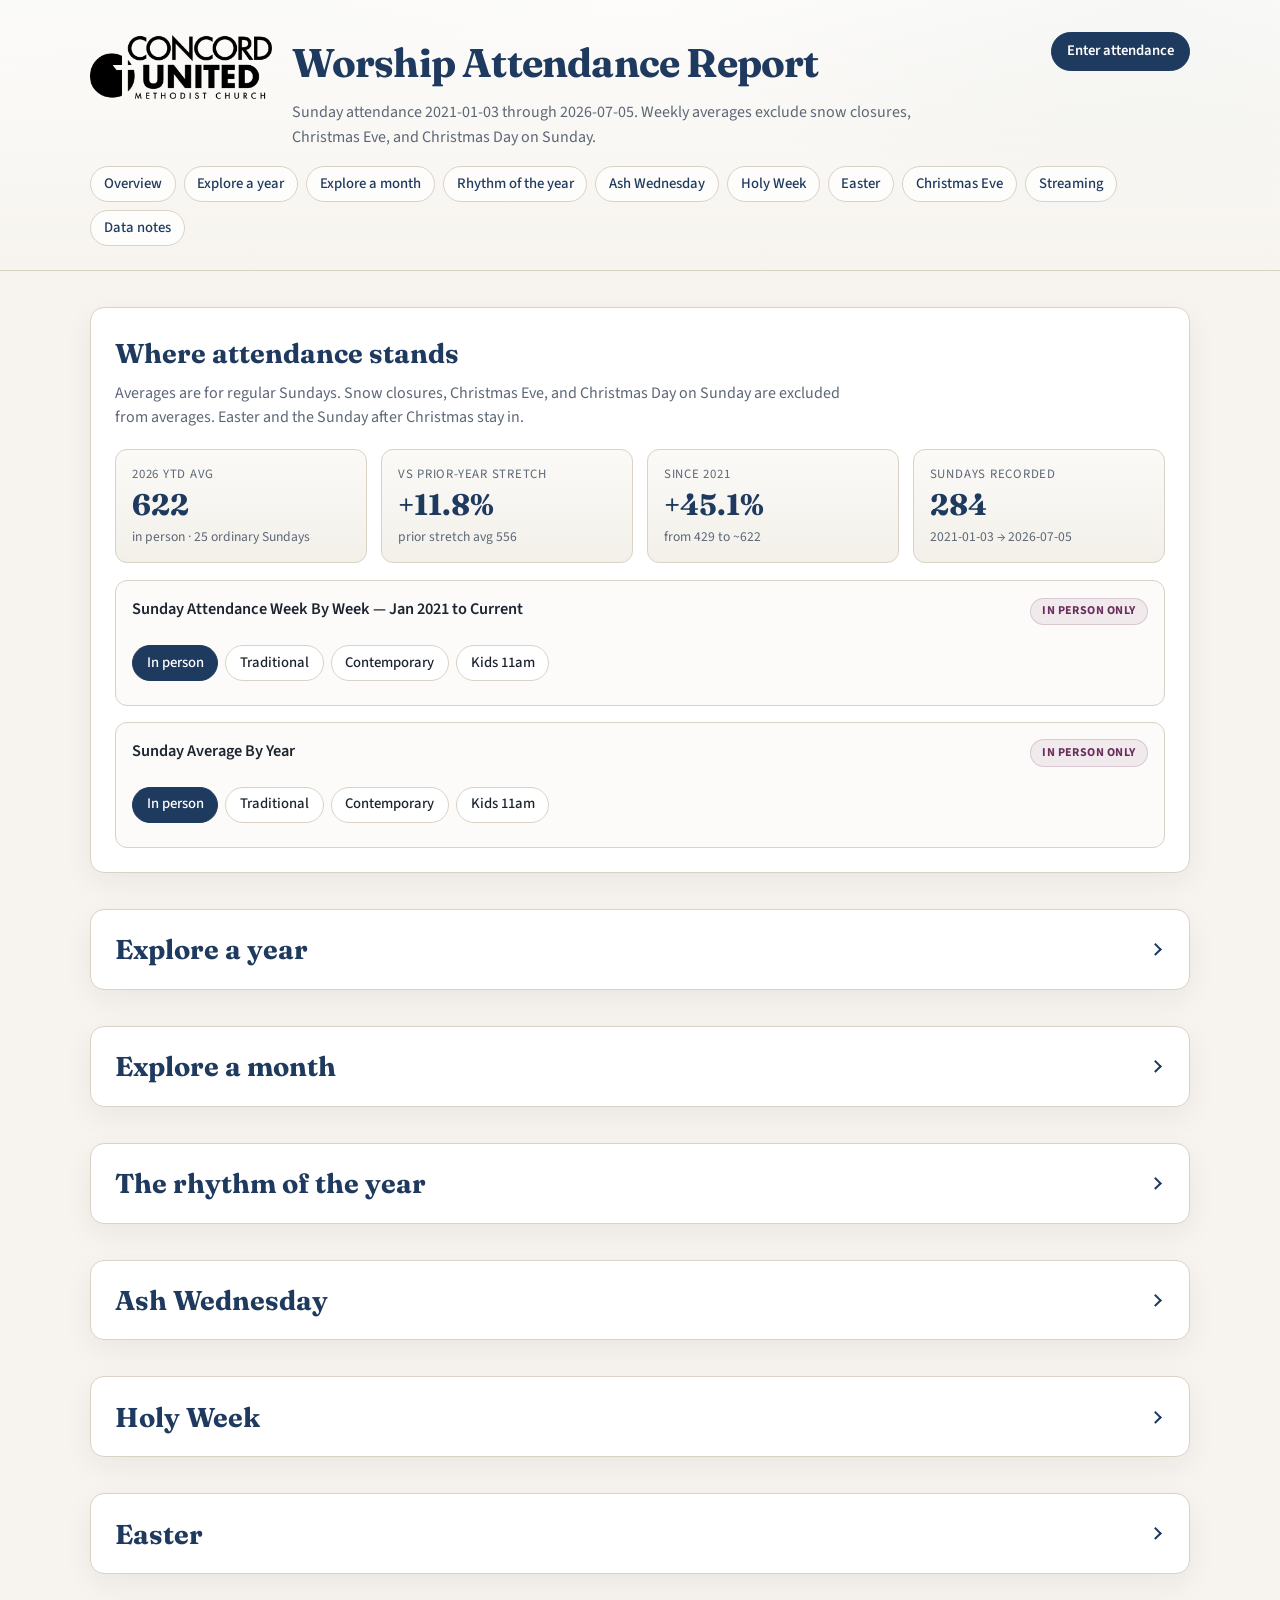
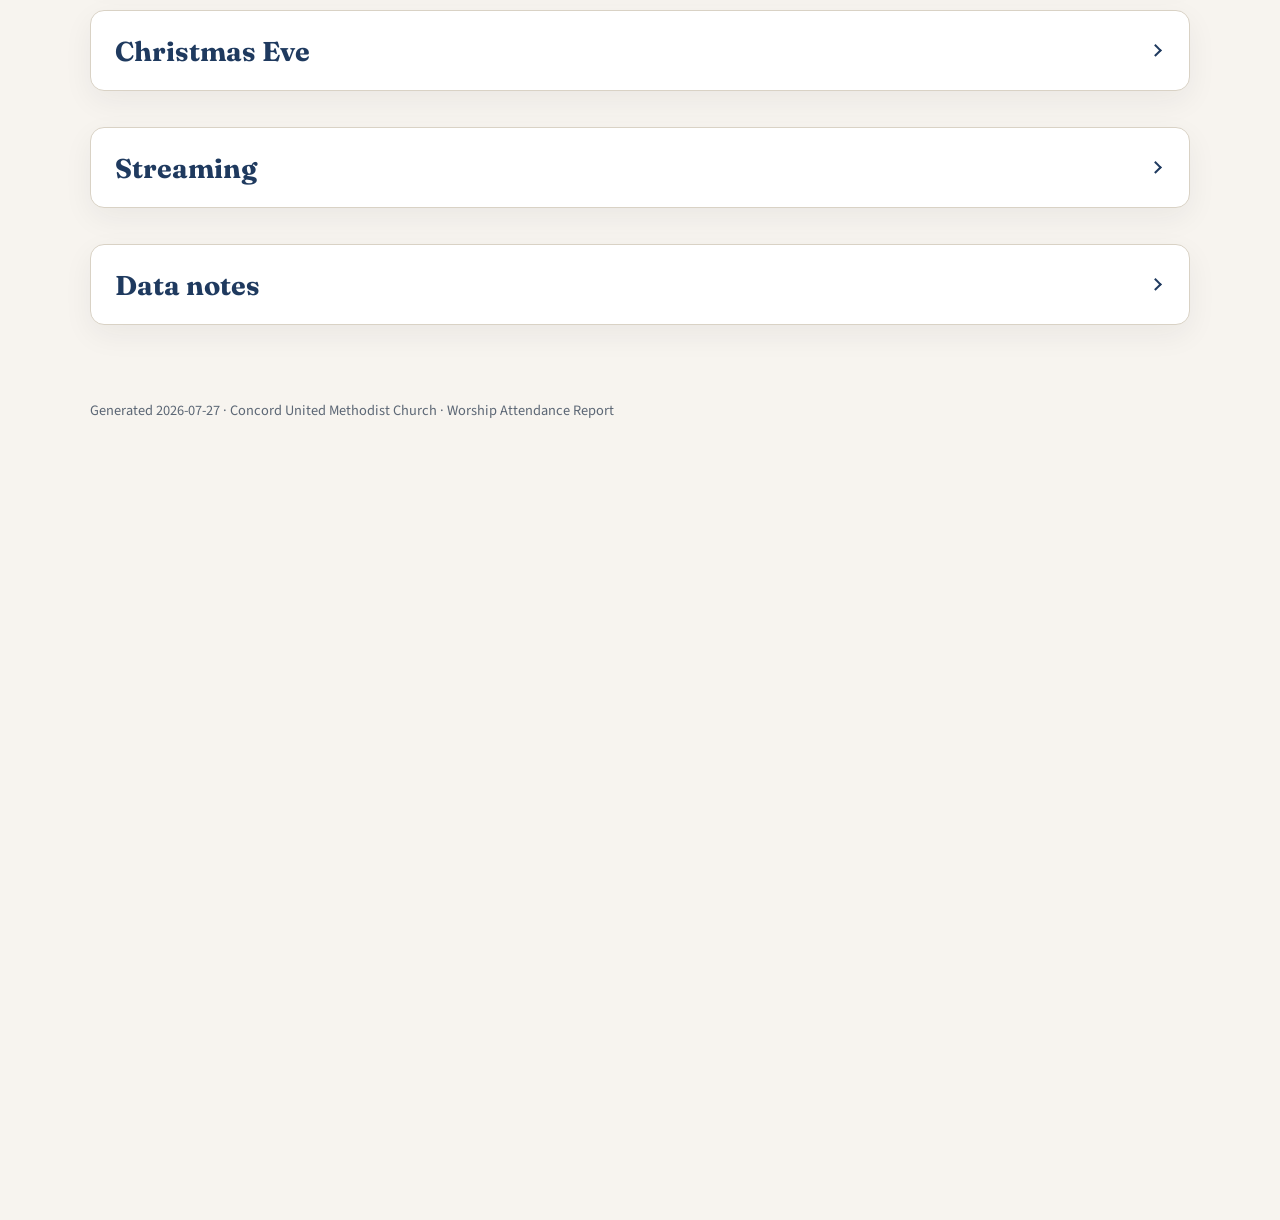
==== commit 4c40f487: "Make report sections below Overview collapsible, opening from header chips. Co-authored-by: Cursor <" ====
--- a/attendance/public/index.html
+++ b/attendance/public/index.html
@@ -8,7 +8,7 @@
   <link rel="preconnect" href="https://fonts.googleapis.com" />
   <link rel="preconnect" href="https://fonts.gstatic.com" crossorigin />
   <link href="https://fonts.googleapis.com/css2?family=Fraunces:opsz,wght@9..144,500;9..144,700&family=Source+Sans+3:wght@400;500;600;700&display=swap" rel="stylesheet" />
-  <link rel="stylesheet" href="css/report.css?v=18" />
+  <link rel="stylesheet" href="css/report.css?v=19" />
   <script src="js/chart.umd.min.js"></script>
 </head>
 <body>
@@ -282,6 +282,6 @@
     </div>
   </footer>
 
-  <script src="js/report.20260728g.js"></script>
+  <script src="js/report.20260728h.js"></script>
 </body>
 </html>
--- a/attendance/public/css/report.css
+++ b/attendance/public/css/report.css
@@ -148,6 +148,68 @@
   color: var(--navy);
 }
 
+.panel.collapsible {
+  padding-top: 1rem;
+  padding-bottom: 1rem;
+}
+
+.panel-toggle {
+  display: flex;
+  align-items: center;
+  justify-content: space-between;
+  gap: 1rem;
+  width: 100%;
+  margin: 0;
+  padding: 0.15rem 0;
+  border: 0;
+  background: transparent;
+  cursor: pointer;
+  text-align: left;
+  font: inherit;
+  color: inherit;
+}
+
+.panel-toggle:focus-visible {
+  outline: 2px solid rgba(31, 58, 95, 0.35);
+  outline-offset: 4px;
+  border-radius: 6px;
+}
+
+.panel-toggle h2 {
+  margin: 0;
+}
+
+.panel-chevron {
+  width: 0.55rem;
+  height: 0.55rem;
+  border-right: 2px solid var(--navy);
+  border-bottom: 2px solid var(--navy);
+  transform: rotate(45deg);
+  transition: transform 0.18s ease;
+  flex-shrink: 0;
+  margin-right: 0.35rem;
+}
+
+.panel.collapsible.is-collapsed .panel-chevron {
+  transform: rotate(-45deg);
+}
+
+.panel.collapsible.is-collapsed {
+  padding-bottom: 1rem;
+}
+
+.panel.collapsible.is-collapsed .panel-body {
+  display: none;
+}
+
+.panel-body {
+  padding-top: 0.55rem;
+}
+
+.panel-body > .section-intro:first-child {
+  margin-top: 0;
+}
+
 .section-head {
   display: flex;
   align-items: flex-start;
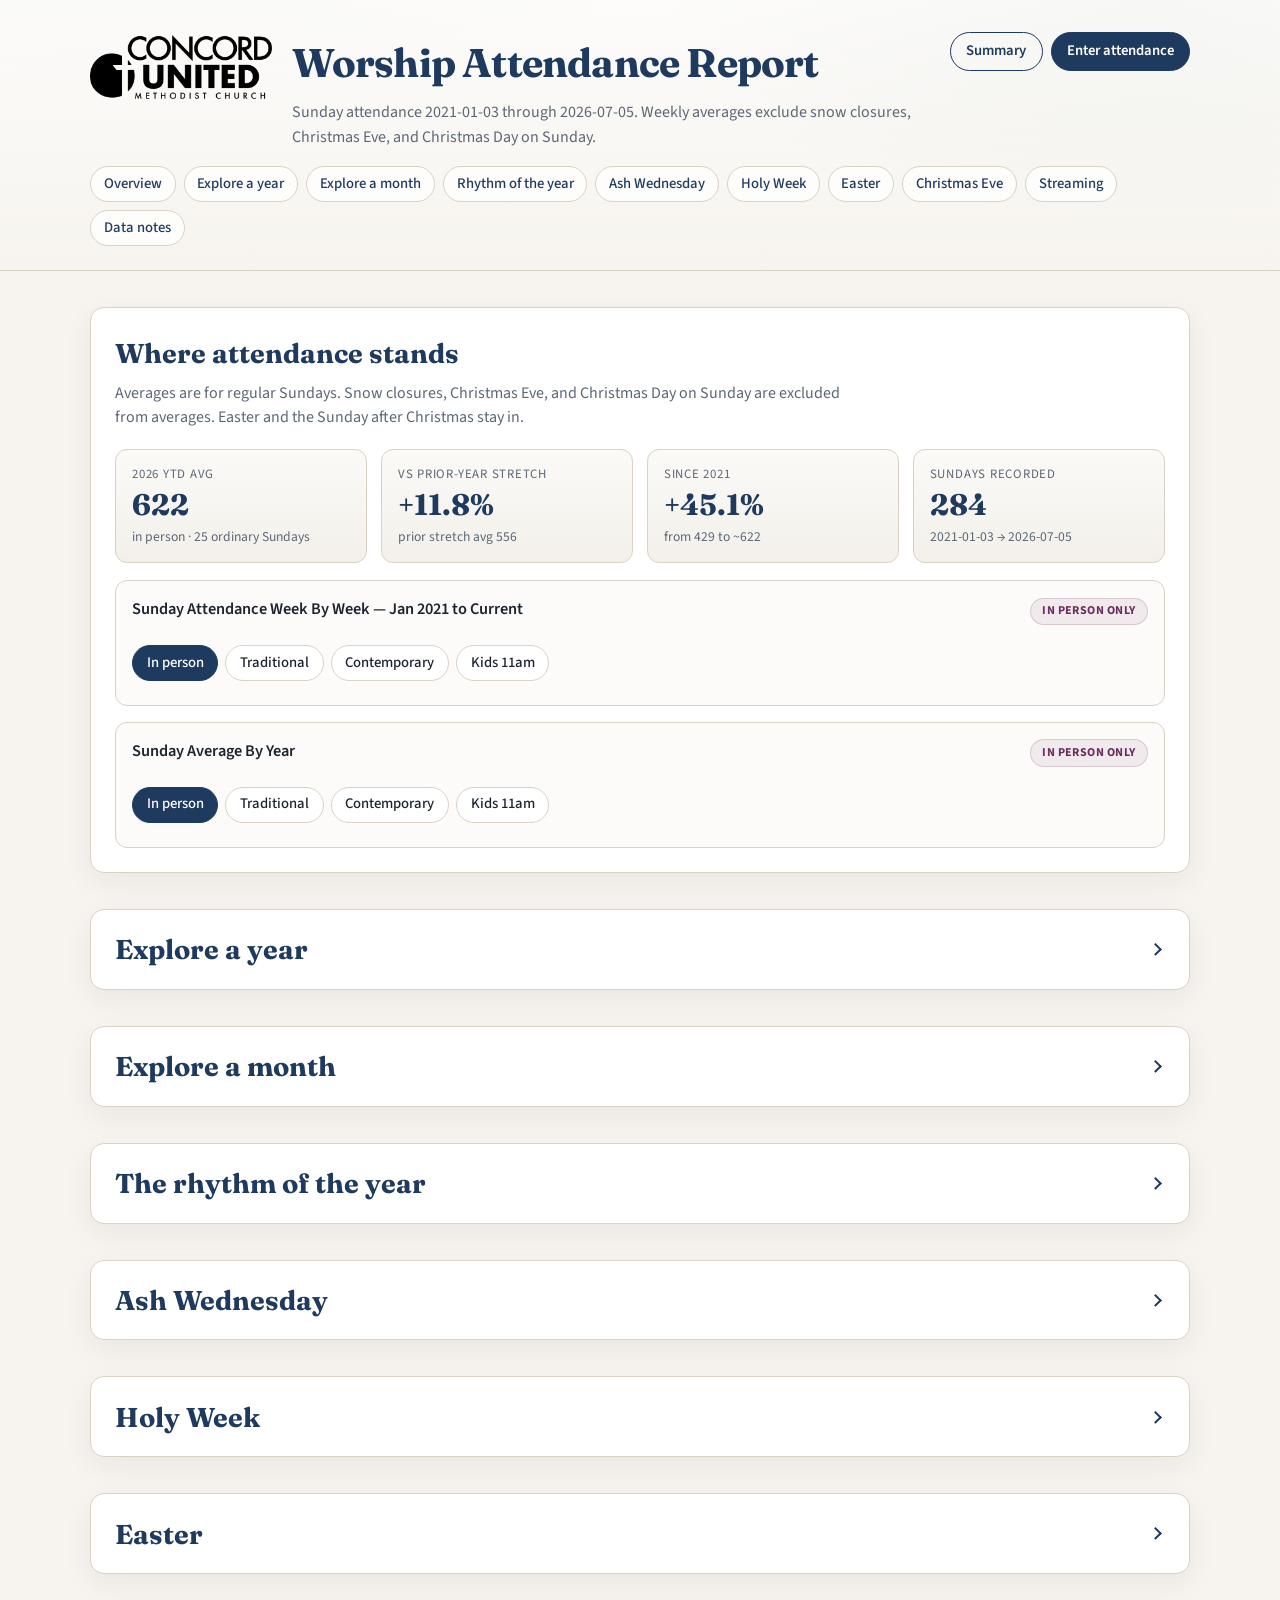
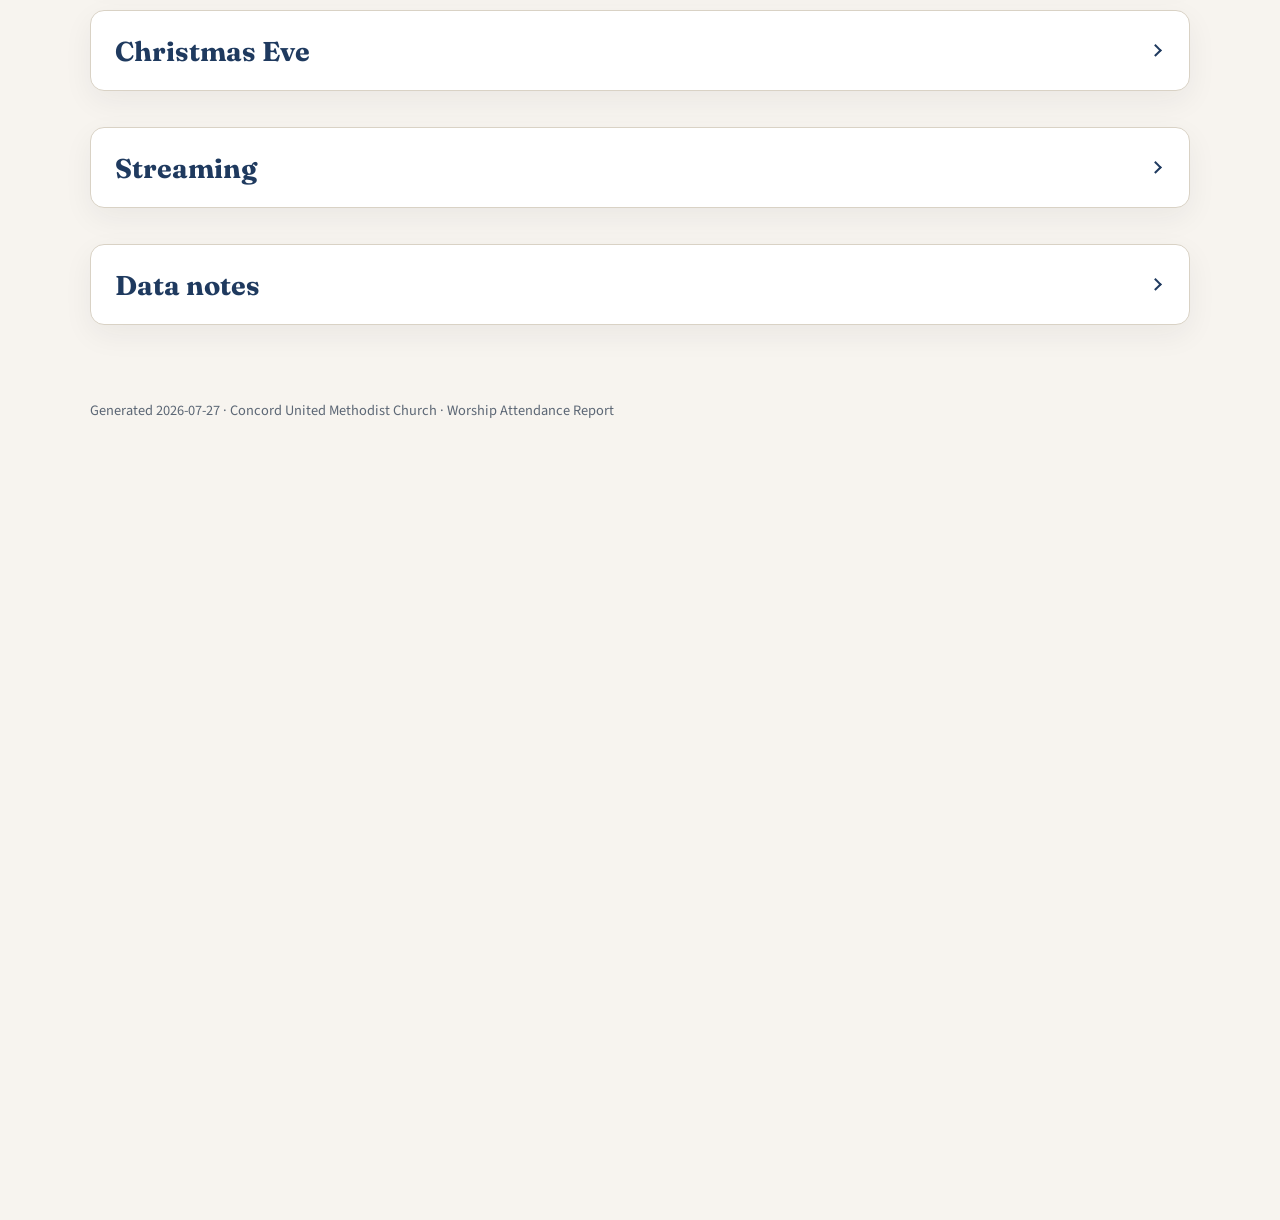
==== commit 228ea421: "Add shareable executive attendance summary page. Co-authored-by: Cursor <cursoragent@cursor.com>" ====
--- a/attendance/public/index.html
+++ b/attendance/public/index.html
@@ -8,7 +8,7 @@
   <link rel="preconnect" href="https://fonts.googleapis.com" />
   <link rel="preconnect" href="https://fonts.gstatic.com" crossorigin />
   <link href="https://fonts.googleapis.com/css2?family=Fraunces:opsz,wght@9..144,500;9..144,700&family=Source+Sans+3:wght@400;500;600;700&display=swap" rel="stylesheet" />
-  <link rel="stylesheet" href="css/report.css?v=19" />
+  <link rel="stylesheet" href="css/report.css?v=20" />
   <script src="js/chart.umd.min.js"></script>
 </head>
 <body>
@@ -20,7 +20,10 @@
           <h1>Worship Attendance Report</h1>
           <p class="lede" id="header-range">Sunday attendance from the church office records — ordinary weeks, seasonal rhythm, and holiday facts.</p>
         </div>
-        <a class="header-action" href="entry-mockup.html">Enter attendance</a>
+        <div class="header-actions">
+          <a class="header-action ghost" href="summary.html">Summary</a>
+          <a class="header-action" href="entry-mockup.html">Enter attendance</a>
+        </div>
       </div>
       <nav class="toc" aria-label="Report sections">
         <a href="#overview">Overview</a>
--- a/attendance/public/css/report.css
+++ b/attendance/public/css/report.css
@@ -55,9 +55,15 @@
   min-width: 0;
 }
 
-.header-action {
+.header-actions {
   margin-left: auto;
   flex-shrink: 0;
+  display: flex;
+  align-items: center;
+  gap: 0.5rem;
+}
+
+.header-action {
   text-decoration: none;
   color: #fff;
   background: var(--navy);
@@ -74,14 +80,30 @@
   border-color: var(--navy-soft);
 }
 
+.header-action.ghost {
+  color: var(--navy);
+  background: transparent;
+  border-color: var(--navy);
+}
+
+.header-action.ghost:hover {
+  color: #fff;
+  background: var(--navy);
+  border-color: var(--navy);
+}
+
 @media (max-width: 640px) {
   .brand-row {
     flex-wrap: wrap;
   }
 
-  .header-action {
+  .header-actions {
     margin-left: 0;
     width: 100%;
+  }
+
+  .header-action {
+    flex: 1;
     text-align: center;
   }
 }
